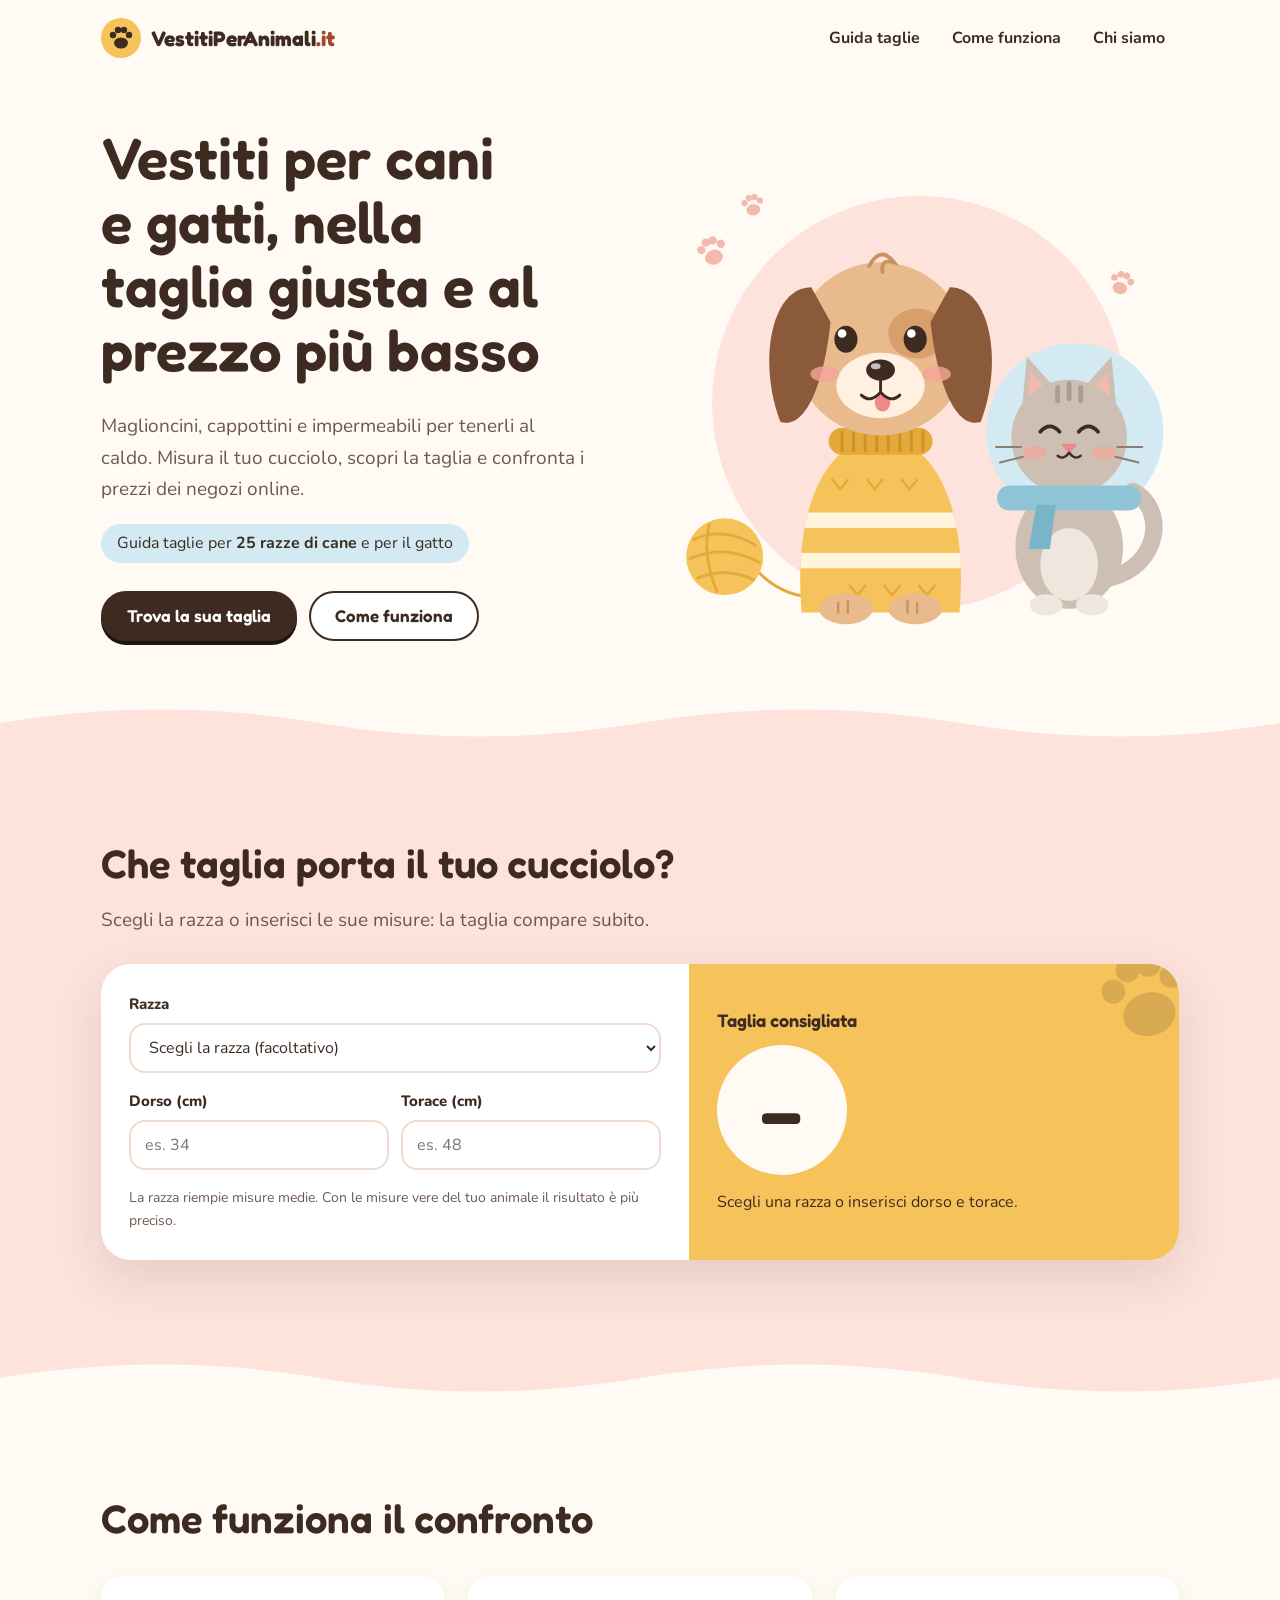
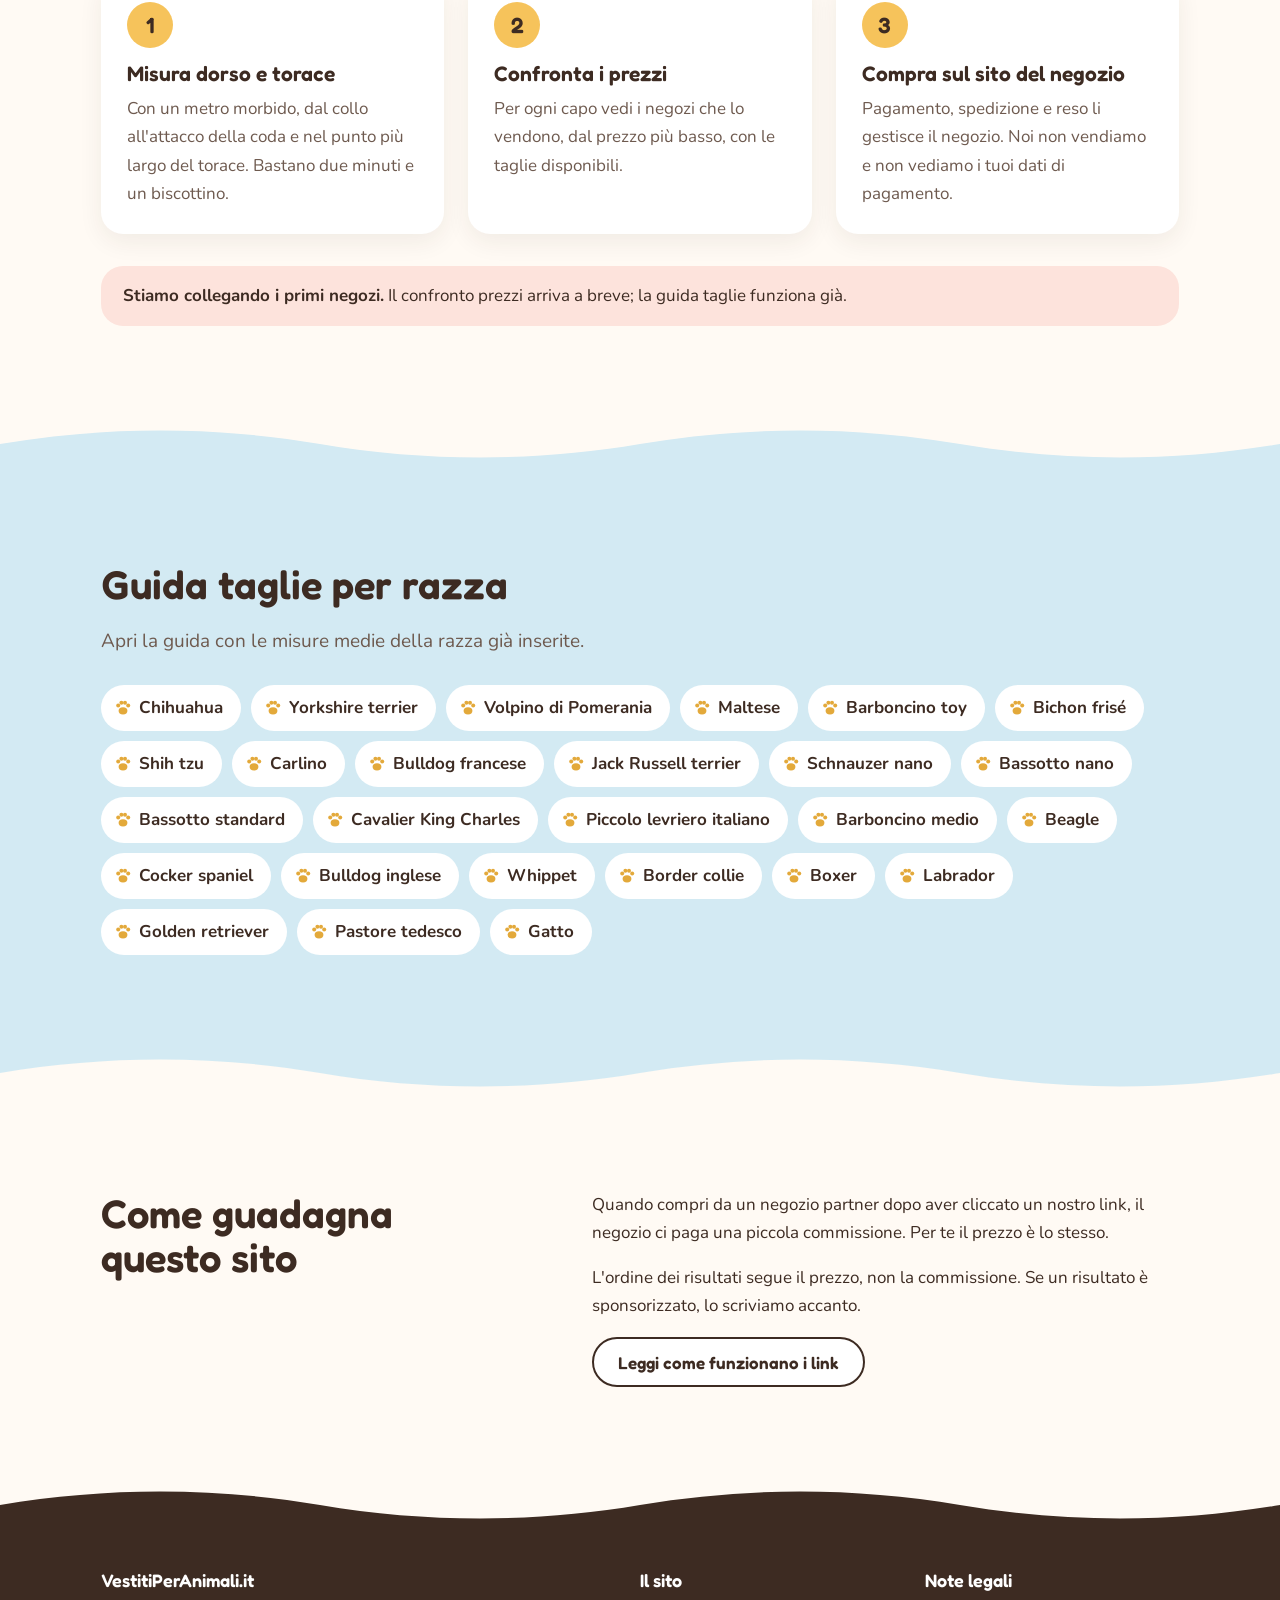
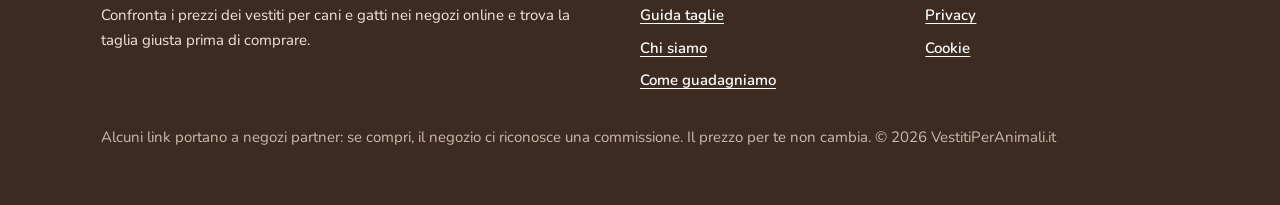
==== index.html @ 066f18ca "Prima versione di vestitiperanimali.it Co-Authored-By: Claude Opus 5.5 <noreply@anthropic.com> Claud" ====
<!DOCTYPE html><html lang="it"> <head><meta charset="utf-8"><meta name="viewport" content="width=device-width, initial-scale=1"><title>Vestiti per cani e gatti: taglia giusta e prezzi a confronto | VestitiPerAnimali.it</title><meta name="description" content="Trova la taglia giusta per il tuo cane o gatto e confronta i prezzi di cappottini, maglioni, impermeabili e pettorine nei negozi online."><link rel="canonical" href="https://vestitiperanimali.it/"><link rel="icon" href="/favicon.svg" type="image/svg+xml"><meta property="og:type" content="website"><meta property="og:locale" content="it_IT"><meta property="og:site_name" content="VestitiPerAnimali.it"><meta property="og:title" content="Vestiti per cani e gatti: taglia giusta e prezzi a confronto | VestitiPerAnimali.it"><meta property="og:description" content="Trova la taglia giusta per il tuo cane o gatto e confronta i prezzi di cappottini, maglioni, impermeabili e pettorine nei negozi online."><meta property="og:url" content="https://vestitiperanimali.it/"><meta name="theme-color" content="#fffaf4"><link rel="stylesheet" href="/assets/chi-siamo.MqZm3qZb.css">
<style>.calc[data-astro-cid-avsiopcl]{display:grid;grid-template-columns:minmax(0,1.2fr) minmax(0,1fr);background:var(--card);border-radius:30px;overflow:hidden;box-shadow:0 18px 50px #3d2b2221}.calc-in[data-astro-cid-avsiopcl]{padding:28px;display:grid;gap:16px;align-content:start}.two[data-astro-cid-avsiopcl]{display:grid;grid-template-columns:1fr 1fr;gap:12px}.hint[data-astro-cid-avsiopcl]{margin:0}.calc-out[data-astro-cid-avsiopcl]{position:relative;background:var(--honey);padding:28px;display:flex;flex-direction:column;justify-content:center;overflow:hidden}.calc-out[data-astro-cid-avsiopcl]:after{content:"";position:absolute;right:-14px;top:-14px;width:96px;height:96px;opacity:.16;background:url("data:image/svg+xml,%3Csvg xmlns='http://www.w3.org/2000/svg' viewBox='0 0 40 40' fill='%233d2b22'%3E%3Cellipse cx='20' cy='27' rx='11' ry='9'/%3E%3Ccircle cx='8' cy='14' r='5'/%3E%3Ccircle cx='16' cy='7' r='5'/%3E%3Ccircle cx='25' cy='7' r='5'/%3E%3Ccircle cx='33' cy='14' r='5'/%3E%3C/svg%3E") no-repeat center / contain;transform:rotate(-15deg)}.out-label[data-astro-cid-avsiopcl]{font:600 18px var(--head);margin:0}.out-size[data-astro-cid-avsiopcl]{display:inline-grid;place-items:center;min-width:130px;height:130px;padding:0 20px;border-radius:999px;background:#fffaf4;font:600 clamp(56px,7vw,76px)/1 var(--head);margin:14px 0;width:fit-content}.out-why[data-astro-cid-avsiopcl]{margin:0;font-size:16px;position:relative;z-index:1}@media(max-width:860px){.calc[data-astro-cid-avsiopcl]{grid-template-columns:1fr}}
.cuccioli[data-astro-cid-e7mpway7]{width:100%;height:auto}.hero[data-astro-cid-j7pv25f6]{padding:clamp(24px,4vw,56px) 0 clamp(40px,5vw,72px)}.hero-grid[data-astro-cid-j7pv25f6]{display:grid;grid-template-columns:minmax(0,.95fr) minmax(0,1.05fr);gap:clamp(28px,4vw,64px);align-items:center}.fact[data-astro-cid-j7pv25f6]{display:inline-block;background:var(--sky);border-radius:999px;padding:6px 16px;font-size:16px;margin-bottom:28px}#taglia[data-astro-cid-j7pv25f6] .calc{margin-top:28px}.steps[data-astro-cid-j7pv25f6]{list-style:none;padding:0;margin:36px 0 32px;display:grid;grid-template-columns:repeat(3,minmax(0,1fr));gap:24px;counter-reset:s}.steps[data-astro-cid-j7pv25f6] li[data-astro-cid-j7pv25f6]{counter-increment:s;background:var(--card);border-radius:var(--r);padding:26px;box-shadow:0 8px 24px #3d2b2212}.steps[data-astro-cid-j7pv25f6] li[data-astro-cid-j7pv25f6]:before{content:counter(s);display:grid;place-items:center;width:46px;height:46px;border-radius:50%;background:var(--honey);font:600 22px var(--head);margin-bottom:14px}.steps[data-astro-cid-j7pv25f6] p[data-astro-cid-j7pv25f6]{color:var(--muted);margin:0}.status[data-astro-cid-j7pv25f6]{background:var(--blush);border-radius:var(--r);padding:16px 22px;max-width:none;margin:0}.breeds[data-astro-cid-j7pv25f6]{list-style:none;padding:0;margin:28px 0 0;display:flex;flex-wrap:wrap;gap:10px}.breeds[data-astro-cid-j7pv25f6] a[data-astro-cid-j7pv25f6]{display:inline-flex;align-items:center;gap:8px;min-height:46px;padding:0 18px 0 14px;background:var(--card);border-radius:999px;color:var(--ink);text-decoration:none;font-weight:700;transition:transform .15s ease,background .15s ease}.breeds[data-astro-cid-j7pv25f6] a[data-astro-cid-j7pv25f6]:before{content:"";width:16px;height:16px;background:url("data:image/svg+xml,%3Csvg xmlns='http://www.w3.org/2000/svg' viewBox='0 0 40 40' fill='%23e3a93a'%3E%3Cellipse cx='20' cy='27' rx='11' ry='9'/%3E%3Ccircle cx='8' cy='14' r='5'/%3E%3Ccircle cx='16' cy='7' r='5'/%3E%3Ccircle cx='25' cy='7' r='5'/%3E%3Ccircle cx='33' cy='14' r='5'/%3E%3C/svg%3E") no-repeat center / contain}.breeds[data-astro-cid-j7pv25f6] a[data-astro-cid-j7pv25f6]:hover{transform:translateY(-2px);background:var(--honey)}.money[data-astro-cid-j7pv25f6]{display:grid;grid-template-columns:minmax(0,1fr) minmax(0,1.3fr);gap:40px;align-items:start}@media(max-width:960px){.hero-grid[data-astro-cid-j7pv25f6],.money[data-astro-cid-j7pv25f6]{grid-template-columns:1fr}.steps[data-astro-cid-j7pv25f6]{grid-template-columns:1fr;gap:16px}}@media(max-width:600px){.breeds[data-astro-cid-j7pv25f6] a[data-astro-cid-j7pv25f6]{font-size:15px;min-height:44px}}
</style></head> <body> <a class="skip" href="#main">Vai al contenuto</a> <header class="site-head"> <div class="wrap"> <a class="logo" href="/" aria-label="VestitiPerAnimali.it, home"> <svg width="40" height="40" viewBox="0 0 40 40" aria-hidden="true"> <circle cx="20" cy="20" r="20" fill="#f6c35b"></circle> <g fill="#3d2b22"><ellipse cx="20" cy="25" rx="7" ry="5.5"></ellipse><circle cx="12" cy="17" r="3.2"></circle><circle cx="17" cy="12" r="3.2"></circle><circle cx="23" cy="12" r="3.2"></circle><circle cx="28" cy="17" r="3.2"></circle></g> </svg> <b>VestitiPerAnimali<span>.it</span></b> </a> <nav class="nav" aria-label="Principale"> <a href="/guida-taglie">Guida taglie</a><a href="/#come-funziona">Come funziona</a><a href="/chi-siamo">Chi siamo</a> </nav> </div> </header> <main id="main"> <section class="hero" data-astro-cid-j7pv25f6> <div class="wrap hero-grid" data-astro-cid-j7pv25f6> <div data-astro-cid-j7pv25f6> <h1 data-astro-cid-j7pv25f6>Vestiti per cani e gatti, nella taglia giusta e al prezzo più basso</h1> <p class="lead" data-astro-cid-j7pv25f6>Maglioncini, cappottini e impermeabili per tenerli al caldo. Misura il tuo cucciolo, scopri la taglia e confronta i prezzi dei negozi online.</p> <p class="fact" data-astro-cid-j7pv25f6>Guida taglie per <strong data-astro-cid-j7pv25f6>25 razze di cane</strong> e per il gatto</p> <div class="actions" data-astro-cid-j7pv25f6> <a class="btn primary" href="#taglia" data-astro-cid-j7pv25f6>Trova la sua taglia</a> <a class="btn ghost" href="#come-funziona" data-astro-cid-j7pv25f6>Come funziona</a> </div> </div> <svg class="cuccioli" viewBox="0 0 560 500" role="img" aria-labelledby="cuc-t" data-astro-cid-e7mpway7> <title id="cuc-t">Un cucciolo con un maglione giallo a righe e un gattino con una sciarpa azzurra</title> <defs data-astro-cid-e7mpway7> <clipPath id="maglia" data-astro-cid-e7mpway7><path d="M168 488 C158 372, 198 306, 250 306 C302 306, 342 372, 332 488 Z" data-astro-cid-e7mpway7></path></clipPath> <symbol id="zampa" viewBox="0 0 40 40" data-astro-cid-e7mpway7> <ellipse cx="20" cy="27" rx="11" ry="9" data-astro-cid-e7mpway7></ellipse> <circle cx="8" cy="14" r="5" data-astro-cid-e7mpway7></circle><circle cx="16" cy="7" r="5" data-astro-cid-e7mpway7></circle><circle cx="25" cy="7" r="5" data-astro-cid-e7mpway7></circle><circle cx="33" cy="14" r="5" data-astro-cid-e7mpway7></circle> </symbol> </defs> <circle cx="290" cy="270" r="215" fill="#fde3dc" data-astro-cid-e7mpway7></circle> <circle cx="452" cy="300" r="92" fill="#d3eaf3" data-astro-cid-e7mpway7></circle> <g fill="#f4b9ad" data-astro-cid-e7mpway7> <use href="#zampa" x="58" y="96" width="34" height="34" transform="rotate(-18 75 113)" data-astro-cid-e7mpway7></use> <use href="#zampa" x="104" y="52" width="26" height="26" transform="rotate(-10 117 65)" data-astro-cid-e7mpway7></use> <use href="#zampa" x="486" y="132" width="28" height="28" transform="rotate(16 500 146)" data-astro-cid-e7mpway7></use> </g> <!-- gattino --> <g data-astro-cid-e7mpway7> <path d="M488 452 C 540 440, 548 380, 512 362" fill="none" stroke="#cdbfb3" stroke-width="18" stroke-linecap="round" data-astro-cid-e7mpway7></path> <ellipse cx="446" cy="420" rx="56" ry="64" fill="#cdbfb3" data-astro-cid-e7mpway7></ellipse> <ellipse cx="446" cy="438" rx="30" ry="38" fill="#efe6de" data-astro-cid-e7mpway7></ellipse> <ellipse cx="422" cy="480" rx="17" ry="11" fill="#efe6de" data-astro-cid-e7mpway7></ellipse> <ellipse cx="470" cy="480" rx="17" ry="11" fill="#efe6de" data-astro-cid-e7mpway7></ellipse> <path d="M396 286 L 402 222 L 436 260 Z" fill="#cdbfb3" data-astro-cid-e7mpway7></path> <path d="M496 286 L 490 222 L 456 260 Z" fill="#cdbfb3" data-astro-cid-e7mpway7></path> <path d="M403 270 L 406 238 L 424 258 Z" fill="#f4b9ad" data-astro-cid-e7mpway7></path> <path d="M489 270 L 486 238 L 468 258 Z" fill="#f4b9ad" data-astro-cid-e7mpway7></path> <circle cx="446" cy="306" r="60" fill="#cdbfb3" data-astro-cid-e7mpway7></circle> <path d="M434 254 v14 M446 250 v16 M458 254 v14" stroke="#ad9d90" stroke-width="5" stroke-linecap="round" data-astro-cid-e7mpway7></path> <path d="M384 356 h124 a 13 13 0 0 1 0 26 h-124 a 13 13 0 0 1 0 -26 Z" fill="#8fc3d6" data-astro-cid-e7mpway7></path> <path d="M412 376 l -8 46 h 22 l 6 -46 Z" fill="#7ab4ca" data-astro-cid-e7mpway7></path> <path d="M416 300 q 10 -11 20 0 M456 300 q 10 -11 20 0" fill="none" stroke="#3d2b22" stroke-width="4" stroke-linecap="round" data-astro-cid-e7mpway7></path> <ellipse cx="410" cy="322" rx="12" ry="7" fill="#f4a59a" opacity=".75" data-astro-cid-e7mpway7></ellipse> <ellipse cx="482" cy="322" rx="12" ry="7" fill="#f4a59a" opacity=".75" data-astro-cid-e7mpway7></ellipse> <path d="M440 314 h12 l -6 7 Z" fill="#e98b8b" stroke="#e98b8b" stroke-width="3" stroke-linejoin="round" data-astro-cid-e7mpway7></path> <path d="M446 322 q -6 8 -12 3 M446 322 q 6 8 12 3" fill="none" stroke="#3d2b22" stroke-width="2.5" stroke-linecap="round" data-astro-cid-e7mpway7></path> <path d="M396 316 h-26 M398 326 l-24 6 M496 316 h26 M494 326 l24 6" stroke="#8d7d71" stroke-width="2" stroke-linecap="round" data-astro-cid-e7mpway7></path> </g> <!-- gomitolo --> <path d="M118 440 C 150 480, 190 470, 214 478" fill="none" stroke="#e3a93a" stroke-width="3" stroke-linecap="round" data-astro-cid-e7mpway7></path> <circle cx="88" cy="430" r="40" fill="#f6c35b" data-astro-cid-e7mpway7></circle> <path d="M56 412 q 32 -14 64 6 M52 432 q 36 -16 72 4 M60 452 q 30 -12 58 2 M72 396 q -8 32 8 70" fill="none" stroke="#e3a93a" stroke-width="3" stroke-linecap="round" data-astro-cid-e7mpway7></path> <!-- cucciolo --> <g data-astro-cid-e7mpway7> <path d="M168 488 C158 372, 198 306, 250 306 C302 306, 342 372, 332 488 Z" fill="#f6c35b" data-astro-cid-e7mpway7></path> <g clip-path="url(#maglia)" fill="#fff4dc" data-astro-cid-e7mpway7> <rect x="150" y="384" width="200" height="16" data-astro-cid-e7mpway7></rect> <rect x="150" y="426" width="200" height="16" data-astro-cid-e7mpway7></rect> </g> <g clip-path="url(#maglia)" fill="none" stroke="#e3a93a" stroke-width="2.5" stroke-linecap="round" data-astro-cid-e7mpway7> <path d="M200 350 l8 10 l8 -10 M236 350 l8 10 l8 -10 M272 350 l8 10 l8 -10 M218 460 l8 10 l8 -10 M254 460 l8 10 l8 -10 M290 460 l8 10 l8 -10" data-astro-cid-e7mpway7></path> </g> <rect x="196" y="296" width="108" height="28" rx="14" fill="#e3a93a" data-astro-cid-e7mpway7></rect> <path d="M210 300 v20 M222 300 v20 M234 300 v20 M246 300 v20 M258 300 v20 M270 300 v20 M282 300 v20 M294 300 v20" stroke="#cf9228" stroke-width="3" stroke-linecap="round" data-astro-cid-e7mpway7></path> <ellipse cx="214" cy="484" rx="28" ry="16" fill="#e9bb8c" data-astro-cid-e7mpway7></ellipse> <ellipse cx="286" cy="484" rx="28" ry="16" fill="#e9bb8c" data-astro-cid-e7mpway7></ellipse> <path d="M206 478 v10 M216 476 v12 M278 476 v12 M288 478 v10" stroke="#c99263" stroke-width="2.5" stroke-linecap="round" data-astro-cid-e7mpway7></path> <circle cx="250" cy="214" r="90" fill="#e9bb8c" data-astro-cid-e7mpway7></circle> <ellipse cx="288" cy="198" rx="30" ry="26" fill="#d89e6c" data-astro-cid-e7mpway7></ellipse> <path d="M178 150 C 136 150, 122 228, 146 290 C 174 298, 192 244, 198 186 Z" fill="#8a5a3b" data-astro-cid-e7mpway7></path> <path d="M322 150 C 364 150, 378 228, 354 290 C 326 298, 308 244, 302 186 Z" fill="#8a5a3b" data-astro-cid-e7mpway7></path> <path d="M238 128 q 12 -22 26 -4 q -14 -4 -12 10" fill="none" stroke="#c99263" stroke-width="4" stroke-linecap="round" data-astro-cid-e7mpway7></path> <ellipse cx="250" cy="252" rx="46" ry="34" fill="#fff0e0" data-astro-cid-e7mpway7></ellipse> <ellipse cx="214" cy="204" rx="12" ry="14" fill="#3d2b22" data-astro-cid-e7mpway7></ellipse> <ellipse cx="286" cy="204" rx="12" ry="14" fill="#3d2b22" data-astro-cid-e7mpway7></ellipse> <circle cx="210" cy="198" r="4.5" fill="#fff" data-astro-cid-e7mpway7></circle> <circle cx="282" cy="198" r="4.5" fill="#fff" data-astro-cid-e7mpway7></circle> <ellipse cx="192" cy="240" rx="15" ry="8" fill="#f4a59a" opacity=".8" data-astro-cid-e7mpway7></ellipse> <ellipse cx="308" cy="240" rx="15" ry="8" fill="#f4a59a" opacity=".8" data-astro-cid-e7mpway7></ellipse> <ellipse cx="250" cy="236" rx="15" ry="11" fill="#3d2b22" data-astro-cid-e7mpway7></ellipse> <ellipse cx="245" cy="232" rx="5" ry="3" fill="#fff" opacity=".7" data-astro-cid-e7mpway7></ellipse> <ellipse cx="252" cy="270" rx="8" ry="9" fill="#ee8a87" data-astro-cid-e7mpway7></ellipse> <path d="M250 247 v12 M250 259 q -11 12 -20 3 M250 259 q 11 12 20 3" fill="none" stroke="#3d2b22" stroke-width="3" stroke-linecap="round" data-astro-cid-e7mpway7></path> </g> </svg>  </div> </section> <svg class="wave" viewBox="0 0 1440 36" preserveAspectRatio="none" aria-hidden="true" style="background:var(--bg)"> <path d="M0 18 C 120 0, 240 0, 360 18 S 600 36, 720 18 S 960 0, 1080 18 S 1320 36, 1440 18 V36 H0 Z" fill="var(--blush)"></path> </svg> <section class="band blush" id="taglia" data-astro-cid-j7pv25f6> <div class="wrap" data-astro-cid-j7pv25f6> <h2 data-astro-cid-j7pv25f6>Che taglia porta il tuo cucciolo?</h2> <p class="lead" data-astro-cid-j7pv25f6>Scegli la razza o inserisci le sue misure: la taglia compare subito.</p> <div class="calc" id="calc-home" data-calc="{&#34;T&#34;:[{&#34;t&#34;:&#34;XXS&#34;,&#34;dorso&#34;:22,&#34;torace&#34;:32},{&#34;t&#34;:&#34;XS&#34;,&#34;dorso&#34;:27,&#34;torace&#34;:38},{&#34;t&#34;:&#34;S&#34;,&#34;dorso&#34;:32,&#34;torace&#34;:44},{&#34;t&#34;:&#34;M&#34;,&#34;dorso&#34;:37,&#34;torace&#34;:52},{&#34;t&#34;:&#34;L&#34;,&#34;dorso&#34;:43,&#34;torace&#34;:60},{&#34;t&#34;:&#34;XL&#34;,&#34;dorso&#34;:50,&#34;torace&#34;:70},{&#34;t&#34;:&#34;XXL&#34;,&#34;dorso&#34;:58,&#34;torace&#34;:80},{&#34;t&#34;:&#34;3XL&#34;,&#34;dorso&#34;:68,&#34;torace&#34;:90},{&#34;t&#34;:&#34;4XL&#34;,&#34;dorso&#34;:999,&#34;torace&#34;:999}],&#34;R&#34;:[{&#34;s&#34;:&#34;chihuahua&#34;,&#34;n&#34;:&#34;Chihuahua&#34;,&#34;a&#34;:&#34;cane&#34;,&#34;d&#34;:[20,25],&#34;c&#34;:[30,38]},{&#34;s&#34;:&#34;yorkshire-terrier&#34;,&#34;n&#34;:&#34;Yorkshire terrier&#34;,&#34;a&#34;:&#34;cane&#34;,&#34;d&#34;:[22,28],&#34;c&#34;:[32,40]},{&#34;s&#34;:&#34;volpino-di-pomerania&#34;,&#34;n&#34;:&#34;Volpino di Pomerania&#34;,&#34;a&#34;:&#34;cane&#34;,&#34;d&#34;:[22,28],&#34;c&#34;:[32,40]},{&#34;s&#34;:&#34;maltese&#34;,&#34;n&#34;:&#34;Maltese&#34;,&#34;a&#34;:&#34;cane&#34;,&#34;d&#34;:[25,30],&#34;c&#34;:[34,42]},{&#34;s&#34;:&#34;barboncino-toy&#34;,&#34;n&#34;:&#34;Barboncino toy&#34;,&#34;a&#34;:&#34;cane&#34;,&#34;d&#34;:[25,30],&#34;c&#34;:[35,42]},{&#34;s&#34;:&#34;bichon-frise&#34;,&#34;n&#34;:&#34;Bichon frisé&#34;,&#34;a&#34;:&#34;cane&#34;,&#34;d&#34;:[28,33],&#34;c&#34;:[40,48]},{&#34;s&#34;:&#34;shih-tzu&#34;,&#34;n&#34;:&#34;Shih tzu&#34;,&#34;a&#34;:&#34;cane&#34;,&#34;d&#34;:[30,35],&#34;c&#34;:[40,50]},{&#34;s&#34;:&#34;carlino&#34;,&#34;n&#34;:&#34;Carlino&#34;,&#34;a&#34;:&#34;cane&#34;,&#34;d&#34;:[28,33],&#34;c&#34;:[48,58],&#34;nota&#34;:&#34;Torace largo rispetto al dorso: scegli in base al torace.&#34;},{&#34;s&#34;:&#34;bulldog-francese&#34;,&#34;n&#34;:&#34;Bulldog francese&#34;,&#34;a&#34;:&#34;cane&#34;,&#34;d&#34;:[30,36],&#34;c&#34;:[52,64],&#34;nota&#34;:&#34;Torace molto largo: cerca modelli con taglio per bulldog.&#34;},{&#34;s&#34;:&#34;jack-russell-terrier&#34;,&#34;n&#34;:&#34;Jack Russell terrier&#34;,&#34;a&#34;:&#34;cane&#34;,&#34;d&#34;:[30,35],&#34;c&#34;:[40,48]},{&#34;s&#34;:&#34;schnauzer-nano&#34;,&#34;n&#34;:&#34;Schnauzer nano&#34;,&#34;a&#34;:&#34;cane&#34;,&#34;d&#34;:[30,36],&#34;c&#34;:[42,50]},{&#34;s&#34;:&#34;bassotto-nano&#34;,&#34;n&#34;:&#34;Bassotto nano&#34;,&#34;a&#34;:&#34;cane&#34;,&#34;d&#34;:[32,38],&#34;c&#34;:[36,44],&#34;nota&#34;:&#34;Schiena lunga e torace stretto: cerca modelli per bassotti.&#34;},{&#34;s&#34;:&#34;bassotto&#34;,&#34;n&#34;:&#34;Bassotto standard&#34;,&#34;a&#34;:&#34;cane&#34;,&#34;d&#34;:[38,45],&#34;c&#34;:[42,52],&#34;nota&#34;:&#34;Schiena lunga e torace stretto: cerca modelli per bassotti.&#34;},{&#34;s&#34;:&#34;cavalier-king&#34;,&#34;n&#34;:&#34;Cavalier King Charles&#34;,&#34;a&#34;:&#34;cane&#34;,&#34;d&#34;:[32,38],&#34;c&#34;:[46,54]},{&#34;s&#34;:&#34;piccolo-levriero-italiano&#34;,&#34;n&#34;:&#34;Piccolo levriero italiano&#34;,&#34;a&#34;:&#34;cane&#34;,&#34;d&#34;:[32,38],&#34;c&#34;:[38,46],&#34;nota&#34;:&#34;Torace profondo e vita stretta: cerca modelli per levrieri.&#34;},{&#34;s&#34;:&#34;barboncino-medio&#34;,&#34;n&#34;:&#34;Barboncino medio&#34;,&#34;a&#34;:&#34;cane&#34;,&#34;d&#34;:[35,40],&#34;c&#34;:[45,55]},{&#34;s&#34;:&#34;beagle&#34;,&#34;n&#34;:&#34;Beagle&#34;,&#34;a&#34;:&#34;cane&#34;,&#34;d&#34;:[38,44],&#34;c&#34;:[52,62]},{&#34;s&#34;:&#34;cocker-spaniel&#34;,&#34;n&#34;:&#34;Cocker spaniel&#34;,&#34;a&#34;:&#34;cane&#34;,&#34;d&#34;:[38,44],&#34;c&#34;:[52,62]},{&#34;s&#34;:&#34;bulldog-inglese&#34;,&#34;n&#34;:&#34;Bulldog inglese&#34;,&#34;a&#34;:&#34;cane&#34;,&#34;d&#34;:[40,46],&#34;c&#34;:[65,80],&#34;nota&#34;:&#34;Torace molto largo: cerca modelli con taglio per bulldog.&#34;},{&#34;s&#34;:&#34;whippet&#34;,&#34;n&#34;:&#34;Whippet&#34;,&#34;a&#34;:&#34;cane&#34;,&#34;d&#34;:[45,52],&#34;c&#34;:[55,65],&#34;nota&#34;:&#34;Torace profondo e vita stretta: cerca modelli per levrieri.&#34;},{&#34;s&#34;:&#34;border-collie&#34;,&#34;n&#34;:&#34;Border collie&#34;,&#34;a&#34;:&#34;cane&#34;,&#34;d&#34;:[48,55],&#34;c&#34;:[62,72]},{&#34;s&#34;:&#34;boxer&#34;,&#34;n&#34;:&#34;Boxer&#34;,&#34;a&#34;:&#34;cane&#34;,&#34;d&#34;:[55,62],&#34;c&#34;:[72,85]},{&#34;s&#34;:&#34;labrador&#34;,&#34;n&#34;:&#34;Labrador&#34;,&#34;a&#34;:&#34;cane&#34;,&#34;d&#34;:[55,65],&#34;c&#34;:[75,90]},{&#34;s&#34;:&#34;golden-retriever&#34;,&#34;n&#34;:&#34;Golden retriever&#34;,&#34;a&#34;:&#34;cane&#34;,&#34;d&#34;:[55,65],&#34;c&#34;:[75,90]},{&#34;s&#34;:&#34;pastore-tedesco&#34;,&#34;n&#34;:&#34;Pastore tedesco&#34;,&#34;a&#34;:&#34;cane&#34;,&#34;d&#34;:[60,70],&#34;c&#34;:[78,92]},{&#34;s&#34;:&#34;gatto&#34;,&#34;n&#34;:&#34;Gatto&#34;,&#34;a&#34;:&#34;gatto&#34;,&#34;d&#34;:[30,38],&#34;c&#34;:[30,40],&#34;nota&#34;:&#34;Molti gatti non sopportano i vestiti: parti da una pettorina o un maglione leggero.&#34;}]}" data-astro-cid-avsiopcl> <form class="calc-in" novalidate data-astro-cid-avsiopcl> <div data-astro-cid-avsiopcl> <label for="calc-home-razza" data-astro-cid-avsiopcl>Razza</label> <select id="calc-home-razza" name="razza" data-astro-cid-avsiopcl> <option value="" data-astro-cid-avsiopcl>Scegli la razza (facoltativo)</option> <option value="chihuahua" data-astro-cid-avsiopcl>Chihuahua</option><option value="yorkshire-terrier" data-astro-cid-avsiopcl>Yorkshire terrier</option><option value="volpino-di-pomerania" data-astro-cid-avsiopcl>Volpino di Pomerania</option><option value="maltese" data-astro-cid-avsiopcl>Maltese</option><option value="barboncino-toy" data-astro-cid-avsiopcl>Barboncino toy</option><option value="bichon-frise" data-astro-cid-avsiopcl>Bichon frisé</option><option value="shih-tzu" data-astro-cid-avsiopcl>Shih tzu</option><option value="carlino" data-astro-cid-avsiopcl>Carlino</option><option value="bulldog-francese" data-astro-cid-avsiopcl>Bulldog francese</option><option value="jack-russell-terrier" data-astro-cid-avsiopcl>Jack Russell terrier</option><option value="schnauzer-nano" data-astro-cid-avsiopcl>Schnauzer nano</option><option value="bassotto-nano" data-astro-cid-avsiopcl>Bassotto nano</option><option value="bassotto" data-astro-cid-avsiopcl>Bassotto standard</option><option value="cavalier-king" data-astro-cid-avsiopcl>Cavalier King Charles</option><option value="piccolo-levriero-italiano" data-astro-cid-avsiopcl>Piccolo levriero italiano</option><option value="barboncino-medio" data-astro-cid-avsiopcl>Barboncino medio</option><option value="beagle" data-astro-cid-avsiopcl>Beagle</option><option value="cocker-spaniel" data-astro-cid-avsiopcl>Cocker spaniel</option><option value="bulldog-inglese" data-astro-cid-avsiopcl>Bulldog inglese</option><option value="whippet" data-astro-cid-avsiopcl>Whippet</option><option value="border-collie" data-astro-cid-avsiopcl>Border collie</option><option value="boxer" data-astro-cid-avsiopcl>Boxer</option><option value="labrador" data-astro-cid-avsiopcl>Labrador</option><option value="golden-retriever" data-astro-cid-avsiopcl>Golden retriever</option><option value="pastore-tedesco" data-astro-cid-avsiopcl>Pastore tedesco</option><option value="gatto" data-astro-cid-avsiopcl>Gatto</option> </select> </div> <div class="two" data-astro-cid-avsiopcl> <div data-astro-cid-avsiopcl> <label for="calc-home-dorso" data-astro-cid-avsiopcl>Dorso (cm)</label> <input id="calc-home-dorso" name="dorso" type="number" inputmode="decimal" min="10" max="110" step="0.5" placeholder="es. 34" data-astro-cid-avsiopcl> </div> <div data-astro-cid-avsiopcl> <label for="calc-home-torace" data-astro-cid-avsiopcl>Torace (cm)</label> <input id="calc-home-torace" name="torace" type="number" inputmode="decimal" min="15" max="130" step="0.5" placeholder="es. 48" data-astro-cid-avsiopcl> </div> </div> <p class="small hint" data-astro-cid-avsiopcl>La razza riempie misure medie. Con le misure vere del tuo animale il risultato è più preciso.</p> </form> <div class="calc-out" aria-live="polite" data-astro-cid-avsiopcl> <p class="out-label" data-astro-cid-avsiopcl>Taglia consigliata</p> <p class="out-size" data-astro-cid-avsiopcl>–</p> <p class="out-why" data-astro-cid-avsiopcl>Scegli una razza o inserisci dorso e torace.</p> </div> </div>  <script type="module">for(const n of document.querySelectorAll("[data-calc]")){const{T:d,R:u}=JSON.parse(n.dataset.calc||"{}"),i=n.querySelector("form"),o=i.elements.namedItem("razza"),m=i.elements.namedItem("dorso"),p=i.elements.namedItem("torace"),v=n.querySelector(".out-size"),f=n.querySelector(".out-why"),S=(e,t)=>d.findIndex(c=>e<=c[t]),b=e=>Math.round((e[0]+e[1])/2),g=()=>{const e=parseFloat(m.value),t=parseFloat(p.value),c=u.find(z=>z.s===o.value),s=e>=10&&e<=110,a=t>=15&&t<=130;if(!s&&!a){v.textContent="–",f.textContent="Scegli una razza o inserisci dorso e torace.";return}const r=s?S(e,"dorso"):-1,h=a?S(t,"torace"):-1,x=a?h:r;v.textContent=d[x].t;let l=a?`Scelta in base al torace (${t} cm), la misura che conta di più per la vestibilità.`:`Scelta in base al dorso (${e} cm). Aggiungi il torace per un risultato più preciso.`;s&&a&&Math.abs(r-h)>=2?l+=` Il dorso indica la ${d[r].t}: corporatura particolare, cerca modelli regolabili o con taglio dedicato.`:s&&a&&r>h&&(l+=" Il dorso è un po’ lungo per questa taglia: se sei tra due taglie, prendi la più grande."),c?.nota&&(l+=" "+c.nota),f.textContent=l+" Le taglie cambiano da marca a marca: controlla sempre la tabella del negozio."};o.addEventListener("change",()=>{const e=u.find(t=>t.s===o.value);e&&(m.value=String(b(e.d)),p.value=String(b(e.c))),g()}),m.addEventListener("input",g),p.addEventListener("input",g),i.addEventListener("submit",e=>e.preventDefault());const I=()=>{const e=decodeURIComponent(location.hash.slice(1));u.some(t=>t.s===e)&&(o.value=e,o.dispatchEvent(new Event("change")))};n.id==="calc-guida"&&(I(),addEventListener("hashchange",I))}</script> </div> </section> <svg class="wave" viewBox="0 0 1440 36" preserveAspectRatio="none" aria-hidden="true" style="background:var(--blush)"> <path d="M0 18 C 120 0, 240 0, 360 18 S 600 36, 720 18 S 960 0, 1080 18 S 1320 36, 1440 18 V36 H0 Z" fill="var(--bg)"></path> </svg> <section class="band" id="come-funziona" data-astro-cid-j7pv25f6> <div class="wrap" data-astro-cid-j7pv25f6> <h2 data-astro-cid-j7pv25f6>Come funziona il confronto</h2> <ol class="steps" data-astro-cid-j7pv25f6> <li data-astro-cid-j7pv25f6> <h3 data-astro-cid-j7pv25f6>Misura dorso e torace</h3> <p data-astro-cid-j7pv25f6>Con un metro morbido, dal collo all'attacco della coda e nel punto più largo del torace. Bastano due minuti e un biscottino.</p> </li> <li data-astro-cid-j7pv25f6> <h3 data-astro-cid-j7pv25f6>Confronta i prezzi</h3> <p data-astro-cid-j7pv25f6>Per ogni capo vedi i negozi che lo vendono, dal prezzo più basso, con le taglie disponibili.</p> </li> <li data-astro-cid-j7pv25f6> <h3 data-astro-cid-j7pv25f6>Compra sul sito del negozio</h3> <p data-astro-cid-j7pv25f6>Pagamento, spedizione e reso li gestisce il negozio. Noi non vendiamo e non vediamo i tuoi dati di pagamento.</p> </li> </ol> <p class="status" data-astro-cid-j7pv25f6><strong data-astro-cid-j7pv25f6>Stiamo collegando i primi negozi.</strong> Il confronto prezzi arriva a breve; la guida taglie funziona già.</p> </div> </section> <svg class="wave" viewBox="0 0 1440 36" preserveAspectRatio="none" aria-hidden="true" style="background:var(--bg)"> <path d="M0 18 C 120 0, 240 0, 360 18 S 600 36, 720 18 S 960 0, 1080 18 S 1320 36, 1440 18 V36 H0 Z" fill="var(--sky)"></path> </svg> <section class="band sky" id="razze" data-astro-cid-j7pv25f6> <div class="wrap" data-astro-cid-j7pv25f6> <h2 data-astro-cid-j7pv25f6>Guida taglie per razza</h2> <p class="lead" data-astro-cid-j7pv25f6>Apri la guida con le misure medie della razza già inserite.</p> <ul class="breeds" data-astro-cid-j7pv25f6> <li data-astro-cid-j7pv25f6><a href="/guida-taglie#chihuahua" data-astro-cid-j7pv25f6>Chihuahua</a></li><li data-astro-cid-j7pv25f6><a href="/guida-taglie#yorkshire-terrier" data-astro-cid-j7pv25f6>Yorkshire terrier</a></li><li data-astro-cid-j7pv25f6><a href="/guida-taglie#volpino-di-pomerania" data-astro-cid-j7pv25f6>Volpino di Pomerania</a></li><li data-astro-cid-j7pv25f6><a href="/guida-taglie#maltese" data-astro-cid-j7pv25f6>Maltese</a></li><li data-astro-cid-j7pv25f6><a href="/guida-taglie#barboncino-toy" data-astro-cid-j7pv25f6>Barboncino toy</a></li><li data-astro-cid-j7pv25f6><a href="/guida-taglie#bichon-frise" data-astro-cid-j7pv25f6>Bichon frisé</a></li><li data-astro-cid-j7pv25f6><a href="/guida-taglie#shih-tzu" data-astro-cid-j7pv25f6>Shih tzu</a></li><li data-astro-cid-j7pv25f6><a href="/guida-taglie#carlino" data-astro-cid-j7pv25f6>Carlino</a></li><li data-astro-cid-j7pv25f6><a href="/guida-taglie#bulldog-francese" data-astro-cid-j7pv25f6>Bulldog francese</a></li><li data-astro-cid-j7pv25f6><a href="/guida-taglie#jack-russell-terrier" data-astro-cid-j7pv25f6>Jack Russell terrier</a></li><li data-astro-cid-j7pv25f6><a href="/guida-taglie#schnauzer-nano" data-astro-cid-j7pv25f6>Schnauzer nano</a></li><li data-astro-cid-j7pv25f6><a href="/guida-taglie#bassotto-nano" data-astro-cid-j7pv25f6>Bassotto nano</a></li><li data-astro-cid-j7pv25f6><a href="/guida-taglie#bassotto" data-astro-cid-j7pv25f6>Bassotto standard</a></li><li data-astro-cid-j7pv25f6><a href="/guida-taglie#cavalier-king" data-astro-cid-j7pv25f6>Cavalier King Charles</a></li><li data-astro-cid-j7pv25f6><a href="/guida-taglie#piccolo-levriero-italiano" data-astro-cid-j7pv25f6>Piccolo levriero italiano</a></li><li data-astro-cid-j7pv25f6><a href="/guida-taglie#barboncino-medio" data-astro-cid-j7pv25f6>Barboncino medio</a></li><li data-astro-cid-j7pv25f6><a href="/guida-taglie#beagle" data-astro-cid-j7pv25f6>Beagle</a></li><li data-astro-cid-j7pv25f6><a href="/guida-taglie#cocker-spaniel" data-astro-cid-j7pv25f6>Cocker spaniel</a></li><li data-astro-cid-j7pv25f6><a href="/guida-taglie#bulldog-inglese" data-astro-cid-j7pv25f6>Bulldog inglese</a></li><li data-astro-cid-j7pv25f6><a href="/guida-taglie#whippet" data-astro-cid-j7pv25f6>Whippet</a></li><li data-astro-cid-j7pv25f6><a href="/guida-taglie#border-collie" data-astro-cid-j7pv25f6>Border collie</a></li><li data-astro-cid-j7pv25f6><a href="/guida-taglie#boxer" data-astro-cid-j7pv25f6>Boxer</a></li><li data-astro-cid-j7pv25f6><a href="/guida-taglie#labrador" data-astro-cid-j7pv25f6>Labrador</a></li><li data-astro-cid-j7pv25f6><a href="/guida-taglie#golden-retriever" data-astro-cid-j7pv25f6>Golden retriever</a></li><li data-astro-cid-j7pv25f6><a href="/guida-taglie#pastore-tedesco" data-astro-cid-j7pv25f6>Pastore tedesco</a></li><li data-astro-cid-j7pv25f6><a href="/guida-taglie#gatto" data-astro-cid-j7pv25f6>Gatto</a></li> </ul> </div> </section> <svg class="wave" viewBox="0 0 1440 36" preserveAspectRatio="none" aria-hidden="true" style="background:var(--sky)"> <path d="M0 18 C 120 0, 240 0, 360 18 S 600 36, 720 18 S 960 0, 1080 18 S 1320 36, 1440 18 V36 H0 Z" fill="var(--bg)"></path> </svg> <section class="band" data-astro-cid-j7pv25f6> <div class="wrap money" data-astro-cid-j7pv25f6> <h2 data-astro-cid-j7pv25f6>Come guadagna questo sito</h2> <div data-astro-cid-j7pv25f6> <p data-astro-cid-j7pv25f6>Quando compri da un negozio partner dopo aver cliccato un nostro link, il negozio ci paga una piccola commissione. Per te il prezzo è lo stesso.</p> <p data-astro-cid-j7pv25f6>L'ordine dei risultati segue il prezzo, non la commissione. Se un risultato è sponsorizzato, lo scriviamo accanto.</p> <a class="btn ghost" href="/link-affiliati" data-astro-cid-j7pv25f6>Leggi come funzionano i link</a> </div> </div> </section> </main> <svg class="wave" viewBox="0 0 1440 36" preserveAspectRatio="none" aria-hidden="true"><path d="M0 18 C 120 0, 240 0, 360 18 S 600 36, 720 18 S 960 0, 1080 18 S 1320 36, 1440 18 V36 H0 Z" fill="#3d2b22"></path></svg> <footer class="site-foot"> <div class="wrap"> <div class="foot-grid"> <div> <h2>VestitiPerAnimali.it</h2> <p>Confronta i prezzi dei vestiti per cani e gatti nei negozi online e trova la taglia giusta prima di comprare.</p> </div> <div> <h2>Il sito</h2> <ul> <li><a href="/guida-taglie">Guida taglie</a></li> <li><a href="/chi-siamo">Chi siamo</a></li> <li><a href="/link-affiliati">Come guadagniamo</a></li> </ul> </div> <div> <h2>Note legali</h2> <ul> <li><a href="/privacy">Privacy</a></li> <li><a href="/cookie">Cookie</a></li> </ul> </div> </div> <p class="note">Alcuni link portano a negozi partner: se compri, il negozio ci riconosce una commissione. Il prezzo per te non cambia. © 2026 VestitiPerAnimali.it</p> </div> </footer> </body></html>
---- assets/chi-siamo.MqZm3qZb.css ----
@font-face{font-family:Fredoka Variable;font-style:normal;font-display:swap;font-weight:300 700;src:url(/assets/fredoka-hebrew-wght-normal.DdnsCkLr.woff2) format("woff2-variations");unicode-range:U+0307-0308,U+0590-05FF,U+200C-2010,U+20AA,U+25CC,U+FB1D-FB4F}@font-face{font-family:Fredoka Variable;font-style:normal;font-display:swap;font-weight:300 700;src:url(/assets/fredoka-latin-ext-wght-normal.CYrqKuxd.woff2) format("woff2-variations");unicode-range:U+0100-02BA,U+02BD-02C5,U+02C7-02CC,U+02CE-02D7,U+02DD-02FF,U+0304,U+0308,U+0329,U+1D00-1DBF,U+1E00-1E9F,U+1EF2-1EFF,U+2020,U+20A0-20AB,U+20AD-20C0,U+2113,U+2C60-2C7F,U+A720-A7FF}@font-face{font-family:Fredoka Variable;font-style:normal;font-display:swap;font-weight:300 700;src:url(/assets/fredoka-latin-wght-normal.DM6njrJ3.woff2) format("woff2-variations");unicode-range:U+0000-00FF,U+0131,U+0152-0153,U+02BB-02BC,U+02C6,U+02DA,U+02DC,U+0304,U+0308,U+0329,U+2000-206F,U+20AC,U+2122,U+2191,U+2193,U+2212,U+2215,U+FEFF,U+FFFD}@font-face{font-family:Nunito Variable;font-style:normal;font-display:swap;font-weight:200 1000;src:url(/assets/nunito-cyrillic-ext-wght-normal.D4X5GqEv.woff2) format("woff2-variations");unicode-range:U+0460-052F,U+1C80-1C8A,U+20B4,U+2DE0-2DFF,U+A640-A69F,U+FE2E-FE2F}@font-face{font-family:Nunito Variable;font-style:normal;font-display:swap;font-weight:200 1000;src:url(/assets/nunito-cyrillic-wght-normal.CY6AOgYE.woff2) format("woff2-variations");unicode-range:U+0301,U+0400-045F,U+0490-0491,U+04B0-04B1,U+2116}@font-face{font-family:Nunito Variable;font-style:normal;font-display:swap;font-weight:200 1000;src:url(/assets/nunito-vietnamese-wght-normal.U01xdrZh.woff2) format("woff2-variations");unicode-range:U+0102-0103,U+0110-0111,U+0128-0129,U+0168-0169,U+01A0-01A1,U+01AF-01B0,U+0300-0301,U+0303-0304,U+0308-0309,U+0323,U+0329,U+1EA0-1EF9,U+20AB}@font-face{font-family:Nunito Variable;font-style:normal;font-display:swap;font-weight:200 1000;src:url(/assets/nunito-latin-ext-wght-normal.CXYtwYOx.woff2) format("woff2-variations");unicode-range:U+0100-02BA,U+02BD-02C5,U+02C7-02CC,U+02CE-02D7,U+02DD-02FF,U+0304,U+0308,U+0329,U+1D00-1DBF,U+1E00-1E9F,U+1EF2-1EFF,U+2020,U+20A0-20AB,U+20AD-20C0,U+2113,U+2C60-2C7F,U+A720-A7FF}@font-face{font-family:Nunito Variable;font-style:normal;font-display:swap;font-weight:200 1000;src:url(/assets/nunito-latin-wght-normal.BzFMHfZw.woff2) format("woff2-variations");unicode-range:U+0000-00FF,U+0131,U+0152-0153,U+02BB-02BC,U+02C6,U+02DA,U+02DC,U+0304,U+0308,U+0329,U+2000-206F,U+20AC,U+2122,U+2191,U+2193,U+2212,U+2215,U+FEFF,U+FFFD}:root{--bg: #fffaf4;--card: #ffffff;--blush: #fde3dc;--honey: #f6c35b;--honey-d: #e3a93a;--sky: #d3eaf3;--ink: #3d2b22;--muted: #6e5a4f;--line: #efdccf;--link: #a2462f;--r: 22px;--max: 1180px;--head: "Fredoka Variable", "Fredoka", ui-rounded, system-ui, sans-serif;--body: "Nunito Variable", "Nunito", ui-rounded, system-ui, sans-serif;color-scheme:light}*{box-sizing:border-box;min-width:0}html{scroll-padding-top:90px;-webkit-text-size-adjust:100%}body{margin:0;background:var(--bg);color:var(--ink);font:17px/1.65 var(--body);overflow-x:clip}img,svg{display:block;max-width:100%}a{color:var(--link);text-underline-offset:3px;font-weight:700}a:hover{text-decoration-thickness:2px}:focus-visible{outline:3px solid var(--link);outline-offset:3px;border-radius:8px}h1,h2,h3{font-family:var(--head);line-height:1.1;text-wrap:balance;margin:0 0 .5em;color:var(--ink)}h1{font-size:clamp(36px,5vw,58px);font-weight:600}h2{font-size:clamp(28px,3.3vw,40px);font-weight:600}h3{font-size:21px;font-weight:600}p{margin:0 0 1em;max-width:66ch}.wrap{max-width:var(--max);margin:0 auto;padding:0 max(4vw,20px)}.band{padding:clamp(56px,8vw,100px) 0}.band.blush{background:var(--blush)}.band.sky{background:var(--sky)}.lead{font-size:19px;color:var(--muted)}.small{font-size:14px;color:var(--muted)}.skip{position:absolute;left:12px;top:-60px;background:var(--ink);color:#fff;padding:10px 14px;border-radius:12px;z-index:20}.skip:focus{top:12px}.wave{display:block;width:100%;height:36px}.wave.down{margin-bottom:-1px}.wave.up{margin-top:-1px}.site-head{position:sticky;top:0;z-index:10;background:#fffaf4ed;backdrop-filter:blur(8px)}.site-head .wrap{display:flex;align-items:center;justify-content:space-between;gap:14px;min-height:76px;flex-wrap:wrap}.logo{display:flex;align-items:center;gap:10px;color:var(--ink);text-decoration:none;font:600 21px/1 var(--head)}.logo span{color:var(--link)}.nav{display:flex;gap:4px;flex-wrap:wrap}.nav a{color:var(--ink);text-decoration:none;padding:10px 14px;border-radius:999px;font-weight:700;font-size:16px;transition:background .15s ease}.nav a:hover{background:var(--blush)}.nav a[aria-current=page]{background:var(--honey)}.btn{display:inline-flex;align-items:center;justify-content:center;gap:8px;min-height:50px;padding:0 24px;border-radius:999px;font:600 17px/1 var(--head);text-decoration:none;border:2px solid var(--ink);cursor:pointer;transition:transform .15s ease,background .15s ease,box-shadow .15s ease}.btn:hover{transform:translateY(-2px)}.btn:active{transform:translateY(1px)}.btn.primary{background:var(--ink);color:#fff;box-shadow:0 4px #1f1510}.btn.primary:hover{background:#523a2e}.btn.ghost{background:var(--card);color:var(--ink)}.btn.ghost:hover{background:var(--blush)}.actions{display:flex;gap:12px;flex-wrap:wrap}.rib{height:22px;background:repeating-linear-gradient(90deg,var(--honey) 0 9px,var(--honey-d) 9px 12px);border-radius:999px}label{display:block;font-weight:800;font-size:15px;margin-bottom:6px}select,input{width:100%;min-height:50px;font:16px var(--body);color:var(--ink);background:#fff;border:2px solid var(--line);border-radius:16px;padding:0 14px}select:focus,input:focus{border-color:var(--honey-d);outline:3px solid rgba(246,195,91,.45);outline-offset:1px}table{width:100%;border-collapse:collapse;font-size:16px}th,td{text-align:left;padding:11px 14px;border-bottom:1.5px dashed var(--line)}th{font:600 15px var(--head);color:var(--muted)}td.num,th.num{text-align:right;white-space:nowrap;font-variant-numeric:tabular-nums}.scroll{overflow-x:auto}.table-card{background:var(--card);border-radius:var(--r);padding:12px 18px}.site-foot{background:var(--ink);color:#f3e6dc;padding:8px 0 40px;font-size:15px}.site-foot a{color:#fff;font-weight:600}.foot-grid{display:grid;grid-template-columns:2fr 1fr 1fr;gap:32px;padding-top:40px}.site-foot ul{list-style:none;padding:0;margin:0;display:grid;gap:8px}.site-foot h2{font-size:18px;margin-bottom:12px;color:#fff}.site-foot .note{color:#cdb9ac;margin-top:32px;max-width:none}.doc{max-width:760px;background:var(--card);border-radius:28px;padding:clamp(24px,5vw,56px)}.doc h2{font-size:26px;margin-top:1.5em}.doc ul{padding-left:1.2em}.doc li{margin-bottom:.4em}@media(max-width:760px){.foot-grid{grid-template-columns:1fr}.site-head .wrap{padding-block:8px;min-height:64px}.nav a{padding:10px;font-size:15px}}@media(max-width:600px){table{font-size:14px}.stack thead{display:none}.stack tr{display:grid;padding-block:10px;border-bottom:1.5px dashed var(--line)}.stack td{display:flow-root;border:0;padding:3px 0 3px 9em;text-align:start}.stack td:before{content:attr(data-l);float:left;width:8.5em;margin-left:-9em;color:var(--muted);font-size:13px}.actions .btn{width:100%}}@media(prefers-reduced-motion:reduce){*{transition:none!important;animation:none!important}}
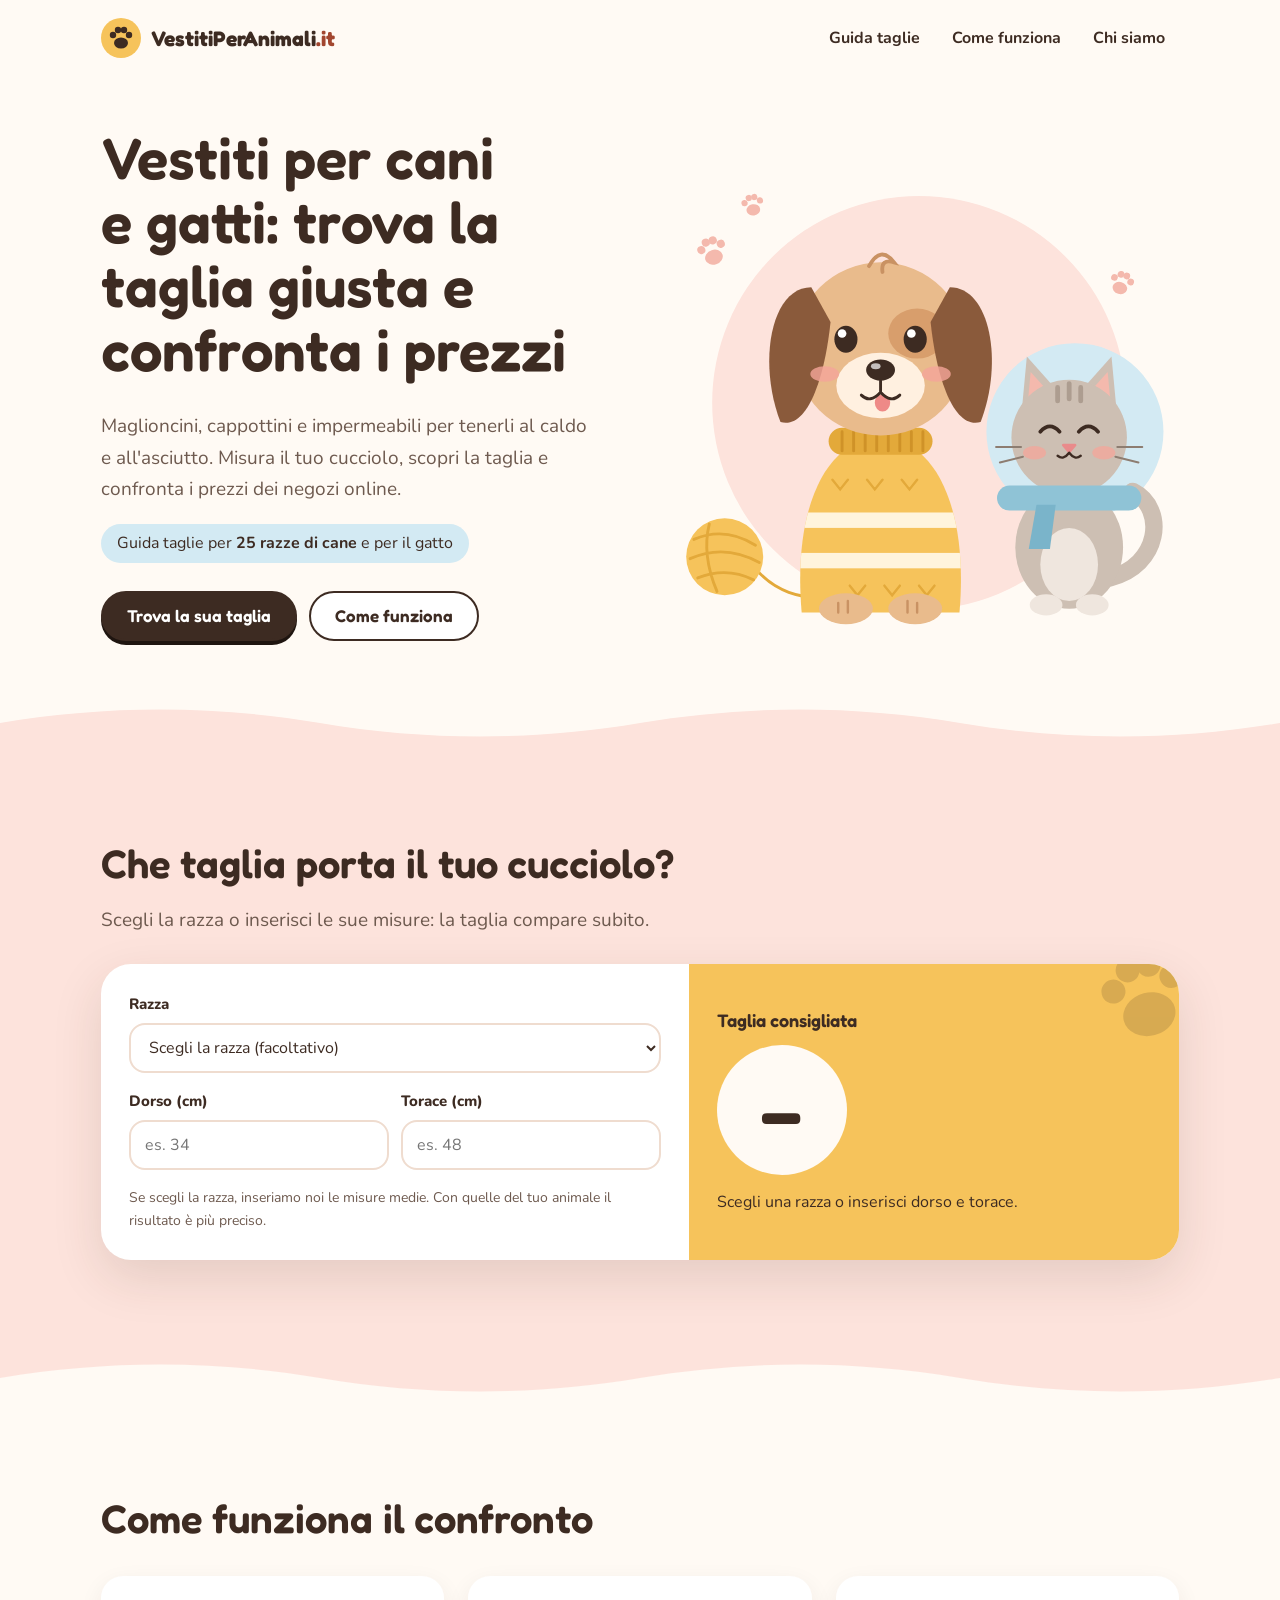
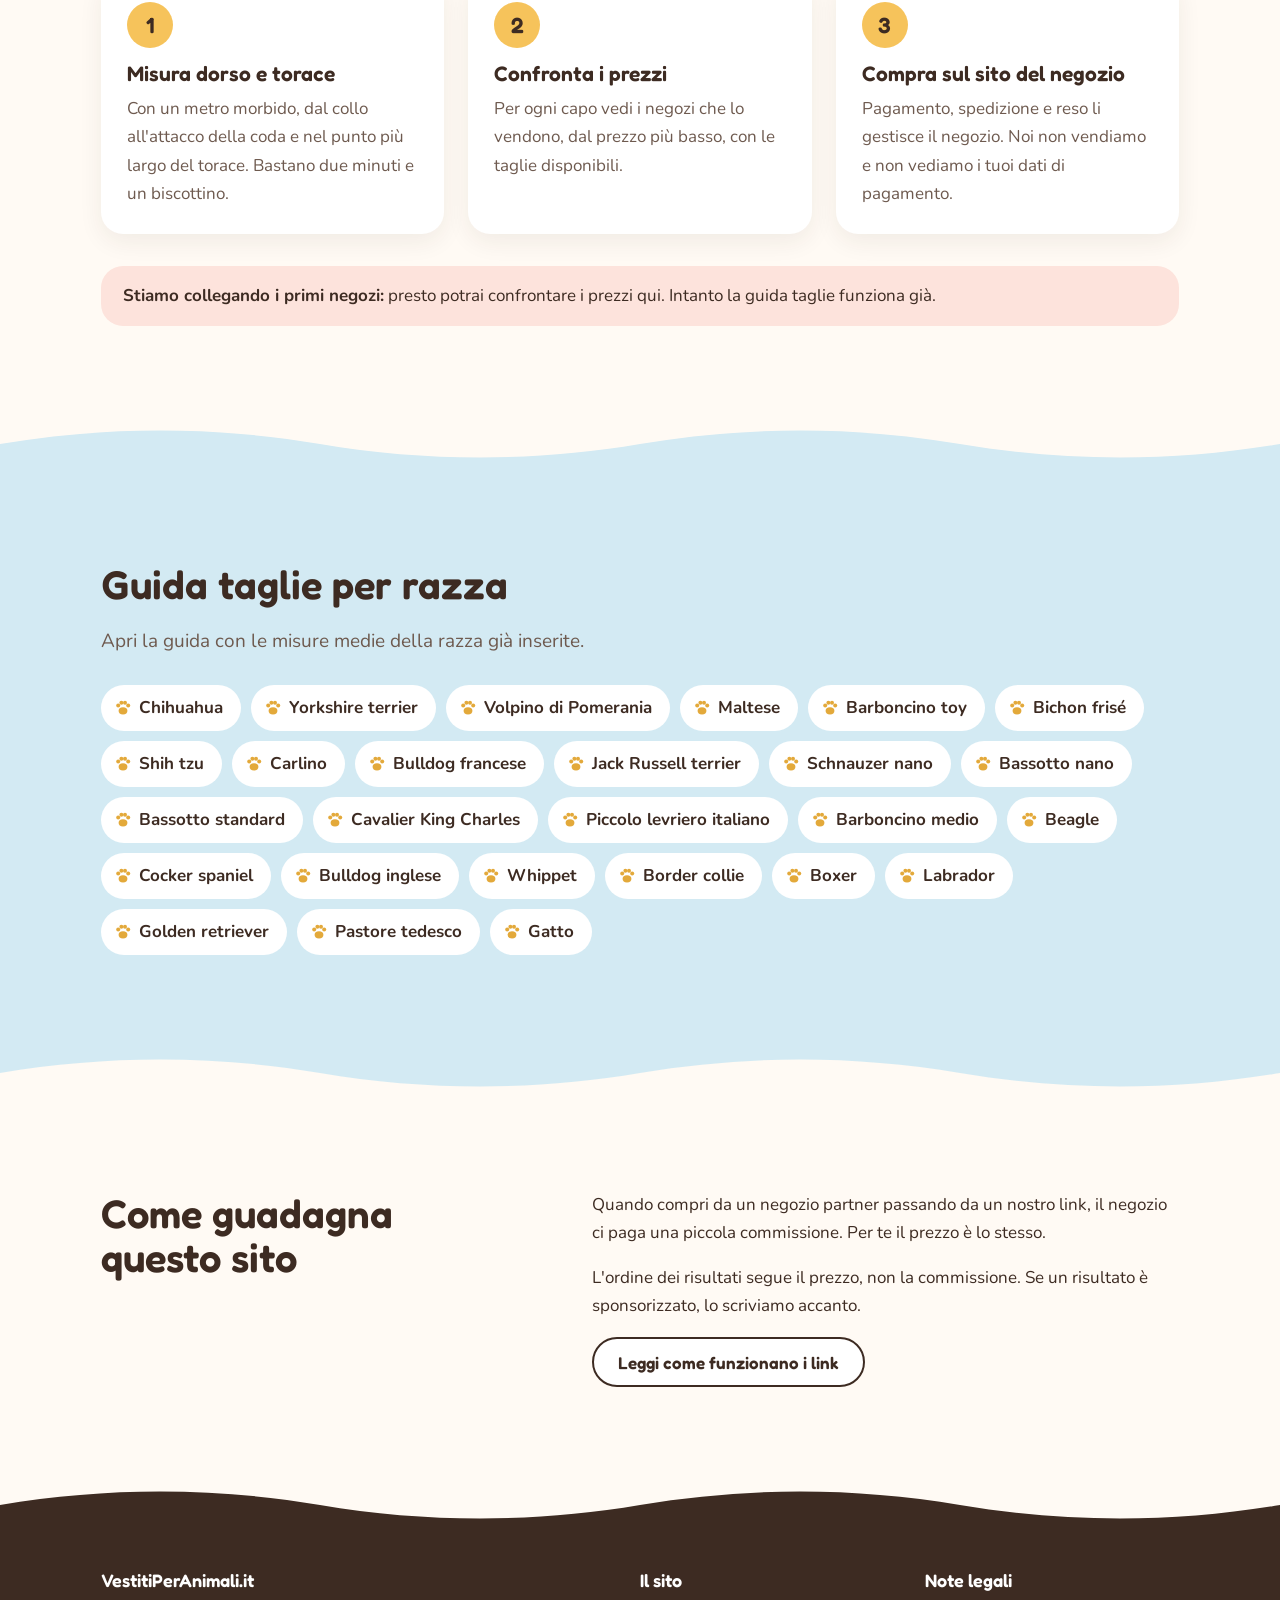
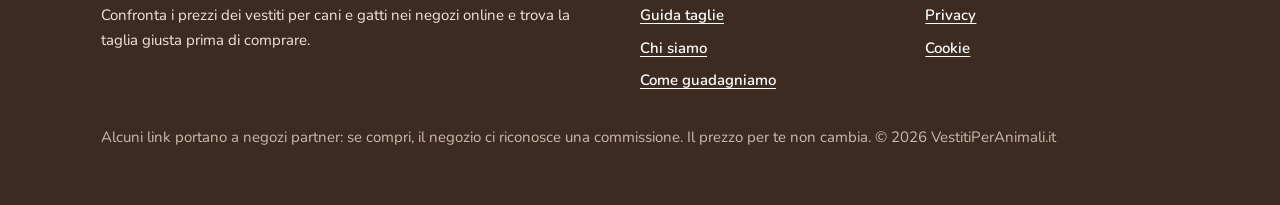
==== commit 8e1a54f4: "Testi rivisti dopo la revisione di ChatGPT e Gemini Co-Authored-By: Claude Opus 5.5 <noreply@anthrop" ====
--- a/index.html
+++ b/index.html
@@ -1,4 +1,4 @@
 <!DOCTYPE html><html lang="it"> <head><meta charset="utf-8"><meta name="viewport" content="width=device-width, initial-scale=1"><title>Vestiti per cani e gatti: taglia giusta e prezzi a confronto | VestitiPerAnimali.it</title><meta name="description" content="Trova la taglia giusta per il tuo cane o gatto e confronta i prezzi di cappottini, maglioni, impermeabili e pettorine nei negozi online."><link rel="canonical" href="https://vestitiperanimali.it/"><link rel="icon" href="/favicon.svg" type="image/svg+xml"><meta property="og:type" content="website"><meta property="og:locale" content="it_IT"><meta property="og:site_name" content="VestitiPerAnimali.it"><meta property="og:title" content="Vestiti per cani e gatti: taglia giusta e prezzi a confronto | VestitiPerAnimali.it"><meta property="og:description" content="Trova la taglia giusta per il tuo cane o gatto e confronta i prezzi di cappottini, maglioni, impermeabili e pettorine nei negozi online."><meta property="og:url" content="https://vestitiperanimali.it/"><meta name="theme-color" content="#fffaf4"><link rel="stylesheet" href="/assets/chi-siamo.MqZm3qZb.css">
 <style>.calc[data-astro-cid-avsiopcl]{display:grid;grid-template-columns:minmax(0,1.2fr) minmax(0,1fr);background:var(--card);border-radius:30px;overflow:hidden;box-shadow:0 18px 50px #3d2b2221}.calc-in[data-astro-cid-avsiopcl]{padding:28px;display:grid;gap:16px;align-content:start}.two[data-astro-cid-avsiopcl]{display:grid;grid-template-columns:1fr 1fr;gap:12px}.hint[data-astro-cid-avsiopcl]{margin:0}.calc-out[data-astro-cid-avsiopcl]{position:relative;background:var(--honey);padding:28px;display:flex;flex-direction:column;justify-content:center;overflow:hidden}.calc-out[data-astro-cid-avsiopcl]:after{content:"";position:absolute;right:-14px;top:-14px;width:96px;height:96px;opacity:.16;background:url("data:image/svg+xml,%3Csvg xmlns='http://www.w3.org/2000/svg' viewBox='0 0 40 40' fill='%233d2b22'%3E%3Cellipse cx='20' cy='27' rx='11' ry='9'/%3E%3Ccircle cx='8' cy='14' r='5'/%3E%3Ccircle cx='16' cy='7' r='5'/%3E%3Ccircle cx='25' cy='7' r='5'/%3E%3Ccircle cx='33' cy='14' r='5'/%3E%3C/svg%3E") no-repeat center / contain;transform:rotate(-15deg)}.out-label[data-astro-cid-avsiopcl]{font:600 18px var(--head);margin:0}.out-size[data-astro-cid-avsiopcl]{display:inline-grid;place-items:center;min-width:130px;height:130px;padding:0 20px;border-radius:999px;background:#fffaf4;font:600 clamp(56px,7vw,76px)/1 var(--head);margin:14px 0;width:fit-content}.out-why[data-astro-cid-avsiopcl]{margin:0;font-size:16px;position:relative;z-index:1}@media(max-width:860px){.calc[data-astro-cid-avsiopcl]{grid-template-columns:1fr}}
 .cuccioli[data-astro-cid-e7mpway7]{width:100%;height:auto}.hero[data-astro-cid-j7pv25f6]{padding:clamp(24px,4vw,56px) 0 clamp(40px,5vw,72px)}.hero-grid[data-astro-cid-j7pv25f6]{display:grid;grid-template-columns:minmax(0,.95fr) minmax(0,1.05fr);gap:clamp(28px,4vw,64px);align-items:center}.fact[data-astro-cid-j7pv25f6]{display:inline-block;background:var(--sky);border-radius:999px;padding:6px 16px;font-size:16px;margin-bottom:28px}#taglia[data-astro-cid-j7pv25f6] .calc{margin-top:28px}.steps[data-astro-cid-j7pv25f6]{list-style:none;padding:0;margin:36px 0 32px;display:grid;grid-template-columns:repeat(3,minmax(0,1fr));gap:24px;counter-reset:s}.steps[data-astro-cid-j7pv25f6] li[data-astro-cid-j7pv25f6]{counter-increment:s;background:var(--card);border-radius:var(--r);padding:26px;box-shadow:0 8px 24px #3d2b2212}.steps[data-astro-cid-j7pv25f6] li[data-astro-cid-j7pv25f6]:before{content:counter(s);display:grid;place-items:center;width:46px;height:46px;border-radius:50%;background:var(--honey);font:600 22px var(--head);margin-bottom:14px}.steps[data-astro-cid-j7pv25f6] p[data-astro-cid-j7pv25f6]{color:var(--muted);margin:0}.status[data-astro-cid-j7pv25f6]{background:var(--blush);border-radius:var(--r);padding:16px 22px;max-width:none;margin:0}.breeds[data-astro-cid-j7pv25f6]{list-style:none;padding:0;margin:28px 0 0;display:flex;flex-wrap:wrap;gap:10px}.breeds[data-astro-cid-j7pv25f6] a[data-astro-cid-j7pv25f6]{display:inline-flex;align-items:center;gap:8px;min-height:46px;padding:0 18px 0 14px;background:var(--card);border-radius:999px;color:var(--ink);text-decoration:none;font-weight:700;transition:transform .15s ease,background .15s ease}.breeds[data-astro-cid-j7pv25f6] a[data-astro-cid-j7pv25f6]:before{content:"";width:16px;height:16px;background:url("data:image/svg+xml,%3Csvg xmlns='http://www.w3.org/2000/svg' viewBox='0 0 40 40' fill='%23e3a93a'%3E%3Cellipse cx='20' cy='27' rx='11' ry='9'/%3E%3Ccircle cx='8' cy='14' r='5'/%3E%3Ccircle cx='16' cy='7' r='5'/%3E%3Ccircle cx='25' cy='7' r='5'/%3E%3Ccircle cx='33' cy='14' r='5'/%3E%3C/svg%3E") no-repeat center / contain}.breeds[data-astro-cid-j7pv25f6] a[data-astro-cid-j7pv25f6]:hover{transform:translateY(-2px);background:var(--honey)}.money[data-astro-cid-j7pv25f6]{display:grid;grid-template-columns:minmax(0,1fr) minmax(0,1.3fr);gap:40px;align-items:start}@media(max-width:960px){.hero-grid[data-astro-cid-j7pv25f6],.money[data-astro-cid-j7pv25f6]{grid-template-columns:1fr}.steps[data-astro-cid-j7pv25f6]{grid-template-columns:1fr;gap:16px}}@media(max-width:600px){.breeds[data-astro-cid-j7pv25f6] a[data-astro-cid-j7pv25f6]{font-size:15px;min-height:44px}}
-</style></head> <body> <a class="skip" href="#main">Vai al contenuto</a> <header class="site-head"> <div class="wrap"> <a class="logo" href="/" aria-label="VestitiPerAnimali.it, home"> <svg width="40" height="40" viewBox="0 0 40 40" aria-hidden="true"> <circle cx="20" cy="20" r="20" fill="#f6c35b"></circle> <g fill="#3d2b22"><ellipse cx="20" cy="25" rx="7" ry="5.5"></ellipse><circle cx="12" cy="17" r="3.2"></circle><circle cx="17" cy="12" r="3.2"></circle><circle cx="23" cy="12" r="3.2"></circle><circle cx="28" cy="17" r="3.2"></circle></g> </svg> <b>VestitiPerAnimali<span>.it</span></b> </a> <nav class="nav" aria-label="Principale"> <a href="/guida-taglie">Guida taglie</a><a href="/#come-funziona">Come funziona</a><a href="/chi-siamo">Chi siamo</a> </nav> </div> </header> <main id="main"> <section class="hero" data-astro-cid-j7pv25f6> <div class="wrap hero-grid" data-astro-cid-j7pv25f6> <div data-astro-cid-j7pv25f6> <h1 data-astro-cid-j7pv25f6>Vestiti per cani e gatti, nella taglia giusta e al prezzo più basso</h1> <p class="lead" data-astro-cid-j7pv25f6>Maglioncini, cappottini e impermeabili per tenerli al caldo. Misura il tuo cucciolo, scopri la taglia e confronta i prezzi dei negozi online.</p> <p class="fact" data-astro-cid-j7pv25f6>Guida taglie per <strong data-astro-cid-j7pv25f6>25 razze di cane</strong> e per il gatto</p> <div class="actions" data-astro-cid-j7pv25f6> <a class="btn primary" href="#taglia" data-astro-cid-j7pv25f6>Trova la sua taglia</a> <a class="btn ghost" href="#come-funziona" data-astro-cid-j7pv25f6>Come funziona</a> </div> </div> <svg class="cuccioli" viewBox="0 0 560 500" role="img" aria-labelledby="cuc-t" data-astro-cid-e7mpway7> <title id="cuc-t">Un cucciolo con un maglione giallo a righe e un gattino con una sciarpa azzurra</title> <defs data-astro-cid-e7mpway7> <clipPath id="maglia" data-astro-cid-e7mpway7><path d="M168 488 C158 372, 198 306, 250 306 C302 306, 342 372, 332 488 Z" data-astro-cid-e7mpway7></path></clipPath> <symbol id="zampa" viewBox="0 0 40 40" data-astro-cid-e7mpway7> <ellipse cx="20" cy="27" rx="11" ry="9" data-astro-cid-e7mpway7></ellipse> <circle cx="8" cy="14" r="5" data-astro-cid-e7mpway7></circle><circle cx="16" cy="7" r="5" data-astro-cid-e7mpway7></circle><circle cx="25" cy="7" r="5" data-astro-cid-e7mpway7></circle><circle cx="33" cy="14" r="5" data-astro-cid-e7mpway7></circle> </symbol> </defs> <circle cx="290" cy="270" r="215" fill="#fde3dc" data-astro-cid-e7mpway7></circle> <circle cx="452" cy="300" r="92" fill="#d3eaf3" data-astro-cid-e7mpway7></circle> <g fill="#f4b9ad" data-astro-cid-e7mpway7> <use href="#zampa" x="58" y="96" width="34" height="34" transform="rotate(-18 75 113)" data-astro-cid-e7mpway7></use> <use href="#zampa" x="104" y="52" width="26" height="26" transform="rotate(-10 117 65)" data-astro-cid-e7mpway7></use> <use href="#zampa" x="486" y="132" width="28" height="28" transform="rotate(16 500 146)" data-astro-cid-e7mpway7></use> </g> <!-- gattino --> <g data-astro-cid-e7mpway7> <path d="M488 452 C 540 440, 548 380, 512 362" fill="none" stroke="#cdbfb3" stroke-width="18" stroke-linecap="round" data-astro-cid-e7mpway7></path> <ellipse cx="446" cy="420" rx="56" ry="64" fill="#cdbfb3" data-astro-cid-e7mpway7></ellipse> <ellipse cx="446" cy="438" rx="30" ry="38" fill="#efe6de" data-astro-cid-e7mpway7></ellipse> <ellipse cx="422" cy="480" rx="17" ry="11" fill="#efe6de" data-astro-cid-e7mpway7></ellipse> <ellipse cx="470" cy="480" rx="17" ry="11" fill="#efe6de" data-astro-cid-e7mpway7></ellipse> <path d="M396 286 L 402 222 L 436 260 Z" fill="#cdbfb3" data-astro-cid-e7mpway7></path> <path d="M496 286 L 490 222 L 456 260 Z" fill="#cdbfb3" data-astro-cid-e7mpway7></path> <path d="M403 270 L 406 238 L 424 258 Z" fill="#f4b9ad" data-astro-cid-e7mpway7></path> <path d="M489 270 L 486 238 L 468 258 Z" fill="#f4b9ad" data-astro-cid-e7mpway7></path> <circle cx="446" cy="306" r="60" fill="#cdbfb3" data-astro-cid-e7mpway7></circle> <path d="M434 254 v14 M446 250 v16 M458 254 v14" stroke="#ad9d90" stroke-width="5" stroke-linecap="round" data-astro-cid-e7mpway7></path> <path d="M384 356 h124 a 13 13 0 0 1 0 26 h-124 a 13 13 0 0 1 0 -26 Z" fill="#8fc3d6" data-astro-cid-e7mpway7></path> <path d="M412 376 l -8 46 h 22 l 6 -46 Z" fill="#7ab4ca" data-astro-cid-e7mpway7></path> <path d="M416 300 q 10 -11 20 0 M456 300 q 10 -11 20 0" fill="none" stroke="#3d2b22" stroke-width="4" stroke-linecap="round" data-astro-cid-e7mpway7></path> <ellipse cx="410" cy="322" rx="12" ry="7" fill="#f4a59a" opacity=".75" data-astro-cid-e7mpway7></ellipse> <ellipse cx="482" cy="322" rx="12" ry="7" fill="#f4a59a" opacity=".75" data-astro-cid-e7mpway7></ellipse> <path d="M440 314 h12 l -6 7 Z" fill="#e98b8b" stroke="#e98b8b" stroke-width="3" stroke-linejoin="round" data-astro-cid-e7mpway7></path> <path d="M446 322 q -6 8 -12 3 M446 322 q 6 8 12 3" fill="none" stroke="#3d2b22" stroke-width="2.5" stroke-linecap="round" data-astro-cid-e7mpway7></path> <path d="M396 316 h-26 M398 326 l-24 6 M496 316 h26 M494 326 l24 6" stroke="#8d7d71" stroke-width="2" stroke-linecap="round" data-astro-cid-e7mpway7></path> </g> <!-- gomitolo --> <path d="M118 440 C 150 480, 190 470, 214 478" fill="none" stroke="#e3a93a" stroke-width="3" stroke-linecap="round" data-astro-cid-e7mpway7></path> <circle cx="88" cy="430" r="40" fill="#f6c35b" data-astro-cid-e7mpway7></circle> <path d="M56 412 q 32 -14 64 6 M52 432 q 36 -16 72 4 M60 452 q 30 -12 58 2 M72 396 q -8 32 8 70" fill="none" stroke="#e3a93a" stroke-width="3" stroke-linecap="round" data-astro-cid-e7mpway7></path> <!-- cucciolo --> <g data-astro-cid-e7mpway7> <path d="M168 488 C158 372, 198 306, 250 306 C302 306, 342 372, 332 488 Z" fill="#f6c35b" data-astro-cid-e7mpway7></path> <g clip-path="url(#maglia)" fill="#fff4dc" data-astro-cid-e7mpway7> <rect x="150" y="384" width="200" height="16" data-astro-cid-e7mpway7></rect> <rect x="150" y="426" width="200" height="16" data-astro-cid-e7mpway7></rect> </g> <g clip-path="url(#maglia)" fill="none" stroke="#e3a93a" stroke-width="2.5" stroke-linecap="round" data-astro-cid-e7mpway7> <path d="M200 350 l8 10 l8 -10 M236 350 l8 10 l8 -10 M272 350 l8 10 l8 -10 M218 460 l8 10 l8 -10 M254 460 l8 10 l8 -10 M290 460 l8 10 l8 -10" data-astro-cid-e7mpway7></path> </g> <rect x="196" y="296" width="108" height="28" rx="14" fill="#e3a93a" data-astro-cid-e7mpway7></rect> <path d="M210 300 v20 M222 300 v20 M234 300 v20 M246 300 v20 M258 300 v20 M270 300 v20 M282 300 v20 M294 300 v20" stroke="#cf9228" stroke-width="3" stroke-linecap="round" data-astro-cid-e7mpway7></path> <ellipse cx="214" cy="484" rx="28" ry="16" fill="#e9bb8c" data-astro-cid-e7mpway7></ellipse> <ellipse cx="286" cy="484" rx="28" ry="16" fill="#e9bb8c" data-astro-cid-e7mpway7></ellipse> <path d="M206 478 v10 M216 476 v12 M278 476 v12 M288 478 v10" stroke="#c99263" stroke-width="2.5" stroke-linecap="round" data-astro-cid-e7mpway7></path> <circle cx="250" cy="214" r="90" fill="#e9bb8c" data-astro-cid-e7mpway7></circle> <ellipse cx="288" cy="198" rx="30" ry="26" fill="#d89e6c" data-astro-cid-e7mpway7></ellipse> <path d="M178 150 C 136 150, 122 228, 146 290 C 174 298, 192 244, 198 186 Z" fill="#8a5a3b" data-astro-cid-e7mpway7></path> <path d="M322 150 C 364 150, 378 228, 354 290 C 326 298, 308 244, 302 186 Z" fill="#8a5a3b" data-astro-cid-e7mpway7></path> <path d="M238 128 q 12 -22 26 -4 q -14 -4 -12 10" fill="none" stroke="#c99263" stroke-width="4" stroke-linecap="round" data-astro-cid-e7mpway7></path> <ellipse cx="250" cy="252" rx="46" ry="34" fill="#fff0e0" data-astro-cid-e7mpway7></ellipse> <ellipse cx="214" cy="204" rx="12" ry="14" fill="#3d2b22" data-astro-cid-e7mpway7></ellipse> <ellipse cx="286" cy="204" rx="12" ry="14" fill="#3d2b22" data-astro-cid-e7mpway7></ellipse> <circle cx="210" cy="198" r="4.5" fill="#fff" data-astro-cid-e7mpway7></circle> <circle cx="282" cy="198" r="4.5" fill="#fff" data-astro-cid-e7mpway7></circle> <ellipse cx="192" cy="240" rx="15" ry="8" fill="#f4a59a" opacity=".8" data-astro-cid-e7mpway7></ellipse> <ellipse cx="308" cy="240" rx="15" ry="8" fill="#f4a59a" opacity=".8" data-astro-cid-e7mpway7></ellipse> <ellipse cx="250" cy="236" rx="15" ry="11" fill="#3d2b22" data-astro-cid-e7mpway7></ellipse> <ellipse cx="245" cy="232" rx="5" ry="3" fill="#fff" opacity=".7" data-astro-cid-e7mpway7></ellipse> <ellipse cx="252" cy="270" rx="8" ry="9" fill="#ee8a87" data-astro-cid-e7mpway7></ellipse> <path d="M250 247 v12 M250 259 q -11 12 -20 3 M250 259 q 11 12 20 3" fill="none" stroke="#3d2b22" stroke-width="3" stroke-linecap="round" data-astro-cid-e7mpway7></path> </g> </svg>  </div> </section> <svg class="wave" viewBox="0 0 1440 36" preserveAspectRatio="none" aria-hidden="true" style="background:var(--bg)"> <path d="M0 18 C 120 0, 240 0, 360 18 S 600 36, 720 18 S 960 0, 1080 18 S 1320 36, 1440 18 V36 H0 Z" fill="var(--blush)"></path> </svg> <section class="band blush" id="taglia" data-astro-cid-j7pv25f6> <div class="wrap" data-astro-cid-j7pv25f6> <h2 data-astro-cid-j7pv25f6>Che taglia porta il tuo cucciolo?</h2> <p class="lead" data-astro-cid-j7pv25f6>Scegli la razza o inserisci le sue misure: la taglia compare subito.</p> <div class="calc" id="calc-home" data-calc="{&#34;T&#34;:[{&#34;t&#34;:&#34;XXS&#34;,&#34;dorso&#34;:22,&#34;torace&#34;:32},{&#34;t&#34;:&#34;XS&#34;,&#34;dorso&#34;:27,&#34;torace&#34;:38},{&#34;t&#34;:&#34;S&#34;,&#34;dorso&#34;:32,&#34;torace&#34;:44},{&#34;t&#34;:&#34;M&#34;,&#34;dorso&#34;:37,&#34;torace&#34;:52},{&#34;t&#34;:&#34;L&#34;,&#34;dorso&#34;:43,&#34;torace&#34;:60},{&#34;t&#34;:&#34;XL&#34;,&#34;dorso&#34;:50,&#34;torace&#34;:70},{&#34;t&#34;:&#34;XXL&#34;,&#34;dorso&#34;:58,&#34;torace&#34;:80},{&#34;t&#34;:&#34;3XL&#34;,&#34;dorso&#34;:68,&#34;torace&#34;:90},{&#34;t&#34;:&#34;4XL&#34;,&#34;dorso&#34;:999,&#34;torace&#34;:999}],&#34;R&#34;:[{&#34;s&#34;:&#34;chihuahua&#34;,&#34;n&#34;:&#34;Chihuahua&#34;,&#34;a&#34;:&#34;cane&#34;,&#34;d&#34;:[20,25],&#34;c&#34;:[30,38]},{&#34;s&#34;:&#34;yorkshire-terrier&#34;,&#34;n&#34;:&#34;Yorkshire terrier&#34;,&#34;a&#34;:&#34;cane&#34;,&#34;d&#34;:[22,28],&#34;c&#34;:[32,40]},{&#34;s&#34;:&#34;volpino-di-pomerania&#34;,&#34;n&#34;:&#34;Volpino di Pomerania&#34;,&#34;a&#34;:&#34;cane&#34;,&#34;d&#34;:[22,28],&#34;c&#34;:[32,40]},{&#34;s&#34;:&#34;maltese&#34;,&#34;n&#34;:&#34;Maltese&#34;,&#34;a&#34;:&#34;cane&#34;,&#34;d&#34;:[25,30],&#34;c&#34;:[34,42]},{&#34;s&#34;:&#34;barboncino-toy&#34;,&#34;n&#34;:&#34;Barboncino toy&#34;,&#34;a&#34;:&#34;cane&#34;,&#34;d&#34;:[25,30],&#34;c&#34;:[35,42]},{&#34;s&#34;:&#34;bichon-frise&#34;,&#34;n&#34;:&#34;Bichon frisé&#34;,&#34;a&#34;:&#34;cane&#34;,&#34;d&#34;:[28,33],&#34;c&#34;:[40,48]},{&#34;s&#34;:&#34;shih-tzu&#34;,&#34;n&#34;:&#34;Shih tzu&#34;,&#34;a&#34;:&#34;cane&#34;,&#34;d&#34;:[30,35],&#34;c&#34;:[40,50]},{&#34;s&#34;:&#34;carlino&#34;,&#34;n&#34;:&#34;Carlino&#34;,&#34;a&#34;:&#34;cane&#34;,&#34;d&#34;:[28,33],&#34;c&#34;:[48,58],&#34;nota&#34;:&#34;Torace largo rispetto al dorso: scegli in base al torace.&#34;},{&#34;s&#34;:&#34;bulldog-francese&#34;,&#34;n&#34;:&#34;Bulldog francese&#34;,&#34;a&#34;:&#34;cane&#34;,&#34;d&#34;:[30,36],&#34;c&#34;:[52,64],&#34;nota&#34;:&#34;Torace molto largo: cerca modelli con taglio per bulldog.&#34;},{&#34;s&#34;:&#34;jack-russell-terrier&#34;,&#34;n&#34;:&#34;Jack Russell terrier&#34;,&#34;a&#34;:&#34;cane&#34;,&#34;d&#34;:[30,35],&#34;c&#34;:[40,48]},{&#34;s&#34;:&#34;schnauzer-nano&#34;,&#34;n&#34;:&#34;Schnauzer nano&#34;,&#34;a&#34;:&#34;cane&#34;,&#34;d&#34;:[30,36],&#34;c&#34;:[42,50]},{&#34;s&#34;:&#34;bassotto-nano&#34;,&#34;n&#34;:&#34;Bassotto nano&#34;,&#34;a&#34;:&#34;cane&#34;,&#34;d&#34;:[32,38],&#34;c&#34;:[36,44],&#34;nota&#34;:&#34;Schiena lunga e torace stretto: cerca modelli per bassotti.&#34;},{&#34;s&#34;:&#34;bassotto&#34;,&#34;n&#34;:&#34;Bassotto standard&#34;,&#34;a&#34;:&#34;cane&#34;,&#34;d&#34;:[38,45],&#34;c&#34;:[42,52],&#34;nota&#34;:&#34;Schiena lunga e torace stretto: cerca modelli per bassotti.&#34;},{&#34;s&#34;:&#34;cavalier-king&#34;,&#34;n&#34;:&#34;Cavalier King Charles&#34;,&#34;a&#34;:&#34;cane&#34;,&#34;d&#34;:[32,38],&#34;c&#34;:[46,54]},{&#34;s&#34;:&#34;piccolo-levriero-italiano&#34;,&#34;n&#34;:&#34;Piccolo levriero italiano&#34;,&#34;a&#34;:&#34;cane&#34;,&#34;d&#34;:[32,38],&#34;c&#34;:[38,46],&#34;nota&#34;:&#34;Torace profondo e vita stretta: cerca modelli per levrieri.&#34;},{&#34;s&#34;:&#34;barboncino-medio&#34;,&#34;n&#34;:&#34;Barboncino medio&#34;,&#34;a&#34;:&#34;cane&#34;,&#34;d&#34;:[35,40],&#34;c&#34;:[45,55]},{&#34;s&#34;:&#34;beagle&#34;,&#34;n&#34;:&#34;Beagle&#34;,&#34;a&#34;:&#34;cane&#34;,&#34;d&#34;:[38,44],&#34;c&#34;:[52,62]},{&#34;s&#34;:&#34;cocker-spaniel&#34;,&#34;n&#34;:&#34;Cocker spaniel&#34;,&#34;a&#34;:&#34;cane&#34;,&#34;d&#34;:[38,44],&#34;c&#34;:[52,62]},{&#34;s&#34;:&#34;bulldog-inglese&#34;,&#34;n&#34;:&#34;Bulldog inglese&#34;,&#34;a&#34;:&#34;cane&#34;,&#34;d&#34;:[40,46],&#34;c&#34;:[65,80],&#34;nota&#34;:&#34;Torace molto largo: cerca modelli con taglio per bulldog.&#34;},{&#34;s&#34;:&#34;whippet&#34;,&#34;n&#34;:&#34;Whippet&#34;,&#34;a&#34;:&#34;cane&#34;,&#34;d&#34;:[45,52],&#34;c&#34;:[55,65],&#34;nota&#34;:&#34;Torace profondo e vita stretta: cerca modelli per levrieri.&#34;},{&#34;s&#34;:&#34;border-collie&#34;,&#34;n&#34;:&#34;Border collie&#34;,&#34;a&#34;:&#34;cane&#34;,&#34;d&#34;:[48,55],&#34;c&#34;:[62,72]},{&#34;s&#34;:&#34;boxer&#34;,&#34;n&#34;:&#34;Boxer&#34;,&#34;a&#34;:&#34;cane&#34;,&#34;d&#34;:[55,62],&#34;c&#34;:[72,85]},{&#34;s&#34;:&#34;labrador&#34;,&#34;n&#34;:&#34;Labrador&#34;,&#34;a&#34;:&#34;cane&#34;,&#34;d&#34;:[55,65],&#34;c&#34;:[75,90]},{&#34;s&#34;:&#34;golden-retriever&#34;,&#34;n&#34;:&#34;Golden retriever&#34;,&#34;a&#34;:&#34;cane&#34;,&#34;d&#34;:[55,65],&#34;c&#34;:[75,90]},{&#34;s&#34;:&#34;pastore-tedesco&#34;,&#34;n&#34;:&#34;Pastore tedesco&#34;,&#34;a&#34;:&#34;cane&#34;,&#34;d&#34;:[60,70],&#34;c&#34;:[78,92]},{&#34;s&#34;:&#34;gatto&#34;,&#34;n&#34;:&#34;Gatto&#34;,&#34;a&#34;:&#34;gatto&#34;,&#34;d&#34;:[30,38],&#34;c&#34;:[30,40],&#34;nota&#34;:&#34;Molti gatti non sopportano i vestiti: parti da una pettorina o un maglione leggero.&#34;}]}" data-astro-cid-avsiopcl> <form class="calc-in" novalidate data-astro-cid-avsiopcl> <div data-astro-cid-avsiopcl> <label for="calc-home-razza" data-astro-cid-avsiopcl>Razza</label> <select id="calc-home-razza" name="razza" data-astro-cid-avsiopcl> <option value="" data-astro-cid-avsiopcl>Scegli la razza (facoltativo)</option> <option value="chihuahua" data-astro-cid-avsiopcl>Chihuahua</option><option value="yorkshire-terrier" data-astro-cid-avsiopcl>Yorkshire terrier</option><option value="volpino-di-pomerania" data-astro-cid-avsiopcl>Volpino di Pomerania</option><option value="maltese" data-astro-cid-avsiopcl>Maltese</option><option value="barboncino-toy" data-astro-cid-avsiopcl>Barboncino toy</option><option value="bichon-frise" data-astro-cid-avsiopcl>Bichon frisé</option><option value="shih-tzu" data-astro-cid-avsiopcl>Shih tzu</option><option value="carlino" data-astro-cid-avsiopcl>Carlino</option><option value="bulldog-francese" data-astro-cid-avsiopcl>Bulldog francese</option><option value="jack-russell-terrier" data-astro-cid-avsiopcl>Jack Russell terrier</option><option value="schnauzer-nano" data-astro-cid-avsiopcl>Schnauzer nano</option><option value="bassotto-nano" data-astro-cid-avsiopcl>Bassotto nano</option><option value="bassotto" data-astro-cid-avsiopcl>Bassotto standard</option><option value="cavalier-king" data-astro-cid-avsiopcl>Cavalier King Charles</option><option value="piccolo-levriero-italiano" data-astro-cid-avsiopcl>Piccolo levriero italiano</option><option value="barboncino-medio" data-astro-cid-avsiopcl>Barboncino medio</option><option value="beagle" data-astro-cid-avsiopcl>Beagle</option><option value="cocker-spaniel" data-astro-cid-avsiopcl>Cocker spaniel</option><option value="bulldog-inglese" data-astro-cid-avsiopcl>Bulldog inglese</option><option value="whippet" data-astro-cid-avsiopcl>Whippet</option><option value="border-collie" data-astro-cid-avsiopcl>Border collie</option><option value="boxer" data-astro-cid-avsiopcl>Boxer</option><option value="labrador" data-astro-cid-avsiopcl>Labrador</option><option value="golden-retriever" data-astro-cid-avsiopcl>Golden retriever</option><option value="pastore-tedesco" data-astro-cid-avsiopcl>Pastore tedesco</option><option value="gatto" data-astro-cid-avsiopcl>Gatto</option> </select> </div> <div class="two" data-astro-cid-avsiopcl> <div data-astro-cid-avsiopcl> <label for="calc-home-dorso" data-astro-cid-avsiopcl>Dorso (cm)</label> <input id="calc-home-dorso" name="dorso" type="number" inputmode="decimal" min="10" max="110" step="0.5" placeholder="es. 34" data-astro-cid-avsiopcl> </div> <div data-astro-cid-avsiopcl> <label for="calc-home-torace" data-astro-cid-avsiopcl>Torace (cm)</label> <input id="calc-home-torace" name="torace" type="number" inputmode="decimal" min="15" max="130" step="0.5" placeholder="es. 48" data-astro-cid-avsiopcl> </div> </div> <p class="small hint" data-astro-cid-avsiopcl>La razza riempie misure medie. Con le misure vere del tuo animale il risultato è più preciso.</p> </form> <div class="calc-out" aria-live="polite" data-astro-cid-avsiopcl> <p class="out-label" data-astro-cid-avsiopcl>Taglia consigliata</p> <p class="out-size" data-astro-cid-avsiopcl>–</p> <p class="out-why" data-astro-cid-avsiopcl>Scegli una razza o inserisci dorso e torace.</p> </div> </div>  <script type="module">for(const n of document.querySelectorAll("[data-calc]")){const{T:d,R:u}=JSON.parse(n.dataset.calc||"{}"),i=n.querySelector("form"),o=i.elements.namedItem("razza"),m=i.elements.namedItem("dorso"),p=i.elements.namedItem("torace"),v=n.querySelector(".out-size"),f=n.querySelector(".out-why"),S=(e,t)=>d.findIndex(c=>e<=c[t]),b=e=>Math.round((e[0]+e[1])/2),g=()=>{const e=parseFloat(m.value),t=parseFloat(p.value),c=u.find(z=>z.s===o.value),s=e>=10&&e<=110,a=t>=15&&t<=130;if(!s&&!a){v.textContent="–",f.textContent="Scegli una razza o inserisci dorso e torace.";return}const r=s?S(e,"dorso"):-1,h=a?S(t,"torace"):-1,x=a?h:r;v.textContent=d[x].t;let l=a?`Scelta in base al torace (${t} cm), la misura che conta di più per la vestibilità.`:`Scelta in base al dorso (${e} cm). Aggiungi il torace per un risultato più preciso.`;s&&a&&Math.abs(r-h)>=2?l+=` Il dorso indica la ${d[r].t}: corporatura particolare, cerca modelli regolabili o con taglio dedicato.`:s&&a&&r>h&&(l+=" Il dorso è un po’ lungo per questa taglia: se sei tra due taglie, prendi la più grande."),c?.nota&&(l+=" "+c.nota),f.textContent=l+" Le taglie cambiano da marca a marca: controlla sempre la tabella del negozio."};o.addEventListener("change",()=>{const e=u.find(t=>t.s===o.value);e&&(m.value=String(b(e.d)),p.value=String(b(e.c))),g()}),m.addEventListener("input",g),p.addEventListener("input",g),i.addEventListener("submit",e=>e.preventDefault());const I=()=>{const e=decodeURIComponent(location.hash.slice(1));u.some(t=>t.s===e)&&(o.value=e,o.dispatchEvent(new Event("change")))};n.id==="calc-guida"&&(I(),addEventListener("hashchange",I))}</script> </div> </section> <svg class="wave" viewBox="0 0 1440 36" preserveAspectRatio="none" aria-hidden="true" style="background:var(--blush)"> <path d="M0 18 C 120 0, 240 0, 360 18 S 600 36, 720 18 S 960 0, 1080 18 S 1320 36, 1440 18 V36 H0 Z" fill="var(--bg)"></path> </svg> <section class="band" id="come-funziona" data-astro-cid-j7pv25f6> <div class="wrap" data-astro-cid-j7pv25f6> <h2 data-astro-cid-j7pv25f6>Come funziona il confronto</h2> <ol class="steps" data-astro-cid-j7pv25f6> <li data-astro-cid-j7pv25f6> <h3 data-astro-cid-j7pv25f6>Misura dorso e torace</h3> <p data-astro-cid-j7pv25f6>Con un metro morbido, dal collo all'attacco della coda e nel punto più largo del torace. Bastano due minuti e un biscottino.</p> </li> <li data-astro-cid-j7pv25f6> <h3 data-astro-cid-j7pv25f6>Confronta i prezzi</h3> <p data-astro-cid-j7pv25f6>Per ogni capo vedi i negozi che lo vendono, dal prezzo più basso, con le taglie disponibili.</p> </li> <li data-astro-cid-j7pv25f6> <h3 data-astro-cid-j7pv25f6>Compra sul sito del negozio</h3> <p data-astro-cid-j7pv25f6>Pagamento, spedizione e reso li gestisce il negozio. Noi non vendiamo e non vediamo i tuoi dati di pagamento.</p> </li> </ol> <p class="status" data-astro-cid-j7pv25f6><strong data-astro-cid-j7pv25f6>Stiamo collegando i primi negozi.</strong> Il confronto prezzi arriva a breve; la guida taglie funziona già.</p> </div> </section> <svg class="wave" viewBox="0 0 1440 36" preserveAspectRatio="none" aria-hidden="true" style="background:var(--bg)"> <path d="M0 18 C 120 0, 240 0, 360 18 S 600 36, 720 18 S 960 0, 1080 18 S 1320 36, 1440 18 V36 H0 Z" fill="var(--sky)"></path> </svg> <section class="band sky" id="razze" data-astro-cid-j7pv25f6> <div class="wrap" data-astro-cid-j7pv25f6> <h2 data-astro-cid-j7pv25f6>Guida taglie per razza</h2> <p class="lead" data-astro-cid-j7pv25f6>Apri la guida con le misure medie della razza già inserite.</p> <ul class="breeds" data-astro-cid-j7pv25f6> <li data-astro-cid-j7pv25f6><a href="/guida-taglie#chihuahua" data-astro-cid-j7pv25f6>Chihuahua</a></li><li data-astro-cid-j7pv25f6><a href="/guida-taglie#yorkshire-terrier" data-astro-cid-j7pv25f6>Yorkshire terrier</a></li><li data-astro-cid-j7pv25f6><a href="/guida-taglie#volpino-di-pomerania" data-astro-cid-j7pv25f6>Volpino di Pomerania</a></li><li data-astro-cid-j7pv25f6><a href="/guida-taglie#maltese" data-astro-cid-j7pv25f6>Maltese</a></li><li data-astro-cid-j7pv25f6><a href="/guida-taglie#barboncino-toy" data-astro-cid-j7pv25f6>Barboncino toy</a></li><li data-astro-cid-j7pv25f6><a href="/guida-taglie#bichon-frise" data-astro-cid-j7pv25f6>Bichon frisé</a></li><li data-astro-cid-j7pv25f6><a href="/guida-taglie#shih-tzu" data-astro-cid-j7pv25f6>Shih tzu</a></li><li data-astro-cid-j7pv25f6><a href="/guida-taglie#carlino" data-astro-cid-j7pv25f6>Carlino</a></li><li data-astro-cid-j7pv25f6><a href="/guida-taglie#bulldog-francese" data-astro-cid-j7pv25f6>Bulldog francese</a></li><li data-astro-cid-j7pv25f6><a href="/guida-taglie#jack-russell-terrier" data-astro-cid-j7pv25f6>Jack Russell terrier</a></li><li data-astro-cid-j7pv25f6><a href="/guida-taglie#schnauzer-nano" data-astro-cid-j7pv25f6>Schnauzer nano</a></li><li data-astro-cid-j7pv25f6><a href="/guida-taglie#bassotto-nano" data-astro-cid-j7pv25f6>Bassotto nano</a></li><li data-astro-cid-j7pv25f6><a href="/guida-taglie#bassotto" data-astro-cid-j7pv25f6>Bassotto standard</a></li><li data-astro-cid-j7pv25f6><a href="/guida-taglie#cavalier-king" data-astro-cid-j7pv25f6>Cavalier King Charles</a></li><li data-astro-cid-j7pv25f6><a href="/guida-taglie#piccolo-levriero-italiano" data-astro-cid-j7pv25f6>Piccolo levriero italiano</a></li><li data-astro-cid-j7pv25f6><a href="/guida-taglie#barboncino-medio" data-astro-cid-j7pv25f6>Barboncino medio</a></li><li data-astro-cid-j7pv25f6><a href="/guida-taglie#beagle" data-astro-cid-j7pv25f6>Beagle</a></li><li data-astro-cid-j7pv25f6><a href="/guida-taglie#cocker-spaniel" data-astro-cid-j7pv25f6>Cocker spaniel</a></li><li data-astro-cid-j7pv25f6><a href="/guida-taglie#bulldog-inglese" data-astro-cid-j7pv25f6>Bulldog inglese</a></li><li data-astro-cid-j7pv25f6><a href="/guida-taglie#whippet" data-astro-cid-j7pv25f6>Whippet</a></li><li data-astro-cid-j7pv25f6><a href="/guida-taglie#border-collie" data-astro-cid-j7pv25f6>Border collie</a></li><li data-astro-cid-j7pv25f6><a href="/guida-taglie#boxer" data-astro-cid-j7pv25f6>Boxer</a></li><li data-astro-cid-j7pv25f6><a href="/guida-taglie#labrador" data-astro-cid-j7pv25f6>Labrador</a></li><li data-astro-cid-j7pv25f6><a href="/guida-taglie#golden-retriever" data-astro-cid-j7pv25f6>Golden retriever</a></li><li data-astro-cid-j7pv25f6><a href="/guida-taglie#pastore-tedesco" data-astro-cid-j7pv25f6>Pastore tedesco</a></li><li data-astro-cid-j7pv25f6><a href="/guida-taglie#gatto" data-astro-cid-j7pv25f6>Gatto</a></li> </ul> </div> </section> <svg class="wave" viewBox="0 0 1440 36" preserveAspectRatio="none" aria-hidden="true" style="background:var(--sky)"> <path d="M0 18 C 120 0, 240 0, 360 18 S 600 36, 720 18 S 960 0, 1080 18 S 1320 36, 1440 18 V36 H0 Z" fill="var(--bg)"></path> </svg> <section class="band" data-astro-cid-j7pv25f6> <div class="wrap money" data-astro-cid-j7pv25f6> <h2 data-astro-cid-j7pv25f6>Come guadagna questo sito</h2> <div data-astro-cid-j7pv25f6> <p data-astro-cid-j7pv25f6>Quando compri da un negozio partner dopo aver cliccato un nostro link, il negozio ci paga una piccola commissione. Per te il prezzo è lo stesso.</p> <p data-astro-cid-j7pv25f6>L'ordine dei risultati segue il prezzo, non la commissione. Se un risultato è sponsorizzato, lo scriviamo accanto.</p> <a class="btn ghost" href="/link-affiliati" data-astro-cid-j7pv25f6>Leggi come funzionano i link</a> </div> </div> </section> </main> <svg class="wave" viewBox="0 0 1440 36" preserveAspectRatio="none" aria-hidden="true"><path d="M0 18 C 120 0, 240 0, 360 18 S 600 36, 720 18 S 960 0, 1080 18 S 1320 36, 1440 18 V36 H0 Z" fill="#3d2b22"></path></svg> <footer class="site-foot"> <div class="wrap"> <div class="foot-grid"> <div> <h2>VestitiPerAnimali.it</h2> <p>Confronta i prezzi dei vestiti per cani e gatti nei negozi online e trova la taglia giusta prima di comprare.</p> </div> <div> <h2>Il sito</h2> <ul> <li><a href="/guida-taglie">Guida taglie</a></li> <li><a href="/chi-siamo">Chi siamo</a></li> <li><a href="/link-affiliati">Come guadagniamo</a></li> </ul> </div> <div> <h2>Note legali</h2> <ul> <li><a href="/privacy">Privacy</a></li> <li><a href="/cookie">Cookie</a></li> </ul> </div> </div> <p class="note">Alcuni link portano a negozi partner: se compri, il negozio ci riconosce una commissione. Il prezzo per te non cambia. © 2026 VestitiPerAnimali.it</p> </div> </footer> </body></html> +</style></head> <body> <a class="skip" href="#main">Vai al contenuto</a> <header class="site-head"> <div class="wrap"> <a class="logo" href="/" aria-label="VestitiPerAnimali.it, home"> <svg width="40" height="40" viewBox="0 0 40 40" aria-hidden="true"> <circle cx="20" cy="20" r="20" fill="#f6c35b"></circle> <g fill="#3d2b22"><ellipse cx="20" cy="25" rx="7" ry="5.5"></ellipse><circle cx="12" cy="17" r="3.2"></circle><circle cx="17" cy="12" r="3.2"></circle><circle cx="23" cy="12" r="3.2"></circle><circle cx="28" cy="17" r="3.2"></circle></g> </svg> <b>VestitiPerAnimali<span>.it</span></b> </a> <nav class="nav" aria-label="Principale"> <a href="/guida-taglie">Guida taglie</a><a href="/#come-funziona">Come funziona</a><a href="/chi-siamo">Chi siamo</a> </nav> </div> </header> <main id="main"> <section class="hero" data-astro-cid-j7pv25f6> <div class="wrap hero-grid" data-astro-cid-j7pv25f6> <div data-astro-cid-j7pv25f6> <h1 data-astro-cid-j7pv25f6>Vestiti per cani e gatti: trova la taglia giusta e confronta i prezzi</h1> <p class="lead" data-astro-cid-j7pv25f6>Maglioncini, cappottini e impermeabili per tenerli al caldo e all'asciutto. Misura il tuo cucciolo, scopri la taglia e confronta i prezzi dei negozi online.</p> <p class="fact" data-astro-cid-j7pv25f6>Guida taglie per <strong data-astro-cid-j7pv25f6>25 razze di cane</strong> e per il gatto</p> <div class="actions" data-astro-cid-j7pv25f6> <a class="btn primary" href="#taglia" data-astro-cid-j7pv25f6>Trova la sua taglia</a> <a class="btn ghost" href="#come-funziona" data-astro-cid-j7pv25f6>Come funziona</a> </div> </div> <svg class="cuccioli" viewBox="0 0 560 500" role="img" aria-labelledby="cuc-t" data-astro-cid-e7mpway7> <title id="cuc-t">Un cucciolo con un maglione giallo a righe e un gattino con una sciarpa azzurra</title> <defs data-astro-cid-e7mpway7> <clipPath id="maglia" data-astro-cid-e7mpway7><path d="M168 488 C158 372, 198 306, 250 306 C302 306, 342 372, 332 488 Z" data-astro-cid-e7mpway7></path></clipPath> <symbol id="zampa" viewBox="0 0 40 40" data-astro-cid-e7mpway7> <ellipse cx="20" cy="27" rx="11" ry="9" data-astro-cid-e7mpway7></ellipse> <circle cx="8" cy="14" r="5" data-astro-cid-e7mpway7></circle><circle cx="16" cy="7" r="5" data-astro-cid-e7mpway7></circle><circle cx="25" cy="7" r="5" data-astro-cid-e7mpway7></circle><circle cx="33" cy="14" r="5" data-astro-cid-e7mpway7></circle> </symbol> </defs> <circle cx="290" cy="270" r="215" fill="#fde3dc" data-astro-cid-e7mpway7></circle> <circle cx="452" cy="300" r="92" fill="#d3eaf3" data-astro-cid-e7mpway7></circle> <g fill="#f4b9ad" data-astro-cid-e7mpway7> <use href="#zampa" x="58" y="96" width="34" height="34" transform="rotate(-18 75 113)" data-astro-cid-e7mpway7></use> <use href="#zampa" x="104" y="52" width="26" height="26" transform="rotate(-10 117 65)" data-astro-cid-e7mpway7></use> <use href="#zampa" x="486" y="132" width="28" height="28" transform="rotate(16 500 146)" data-astro-cid-e7mpway7></use> </g> <!-- gattino --> <g data-astro-cid-e7mpway7> <path d="M488 452 C 540 440, 548 380, 512 362" fill="none" stroke="#cdbfb3" stroke-width="18" stroke-linecap="round" data-astro-cid-e7mpway7></path> <ellipse cx="446" cy="420" rx="56" ry="64" fill="#cdbfb3" data-astro-cid-e7mpway7></ellipse> <ellipse cx="446" cy="438" rx="30" ry="38" fill="#efe6de" data-astro-cid-e7mpway7></ellipse> <ellipse cx="422" cy="480" rx="17" ry="11" fill="#efe6de" data-astro-cid-e7mpway7></ellipse> <ellipse cx="470" cy="480" rx="17" ry="11" fill="#efe6de" data-astro-cid-e7mpway7></ellipse> <path d="M396 286 L 402 222 L 436 260 Z" fill="#cdbfb3" data-astro-cid-e7mpway7></path> <path d="M496 286 L 490 222 L 456 260 Z" fill="#cdbfb3" data-astro-cid-e7mpway7></path> <path d="M403 270 L 406 238 L 424 258 Z" fill="#f4b9ad" data-astro-cid-e7mpway7></path> <path d="M489 270 L 486 238 L 468 258 Z" fill="#f4b9ad" data-astro-cid-e7mpway7></path> <circle cx="446" cy="306" r="60" fill="#cdbfb3" data-astro-cid-e7mpway7></circle> <path d="M434 254 v14 M446 250 v16 M458 254 v14" stroke="#ad9d90" stroke-width="5" stroke-linecap="round" data-astro-cid-e7mpway7></path> <path d="M384 356 h124 a 13 13 0 0 1 0 26 h-124 a 13 13 0 0 1 0 -26 Z" fill="#8fc3d6" data-astro-cid-e7mpway7></path> <path d="M412 376 l -8 46 h 22 l 6 -46 Z" fill="#7ab4ca" data-astro-cid-e7mpway7></path> <path d="M416 300 q 10 -11 20 0 M456 300 q 10 -11 20 0" fill="none" stroke="#3d2b22" stroke-width="4" stroke-linecap="round" data-astro-cid-e7mpway7></path> <ellipse cx="410" cy="322" rx="12" ry="7" fill="#f4a59a" opacity=".75" data-astro-cid-e7mpway7></ellipse> <ellipse cx="482" cy="322" rx="12" ry="7" fill="#f4a59a" opacity=".75" data-astro-cid-e7mpway7></ellipse> <path d="M440 314 h12 l -6 7 Z" fill="#e98b8b" stroke="#e98b8b" stroke-width="3" stroke-linejoin="round" data-astro-cid-e7mpway7></path> <path d="M446 322 q -6 8 -12 3 M446 322 q 6 8 12 3" fill="none" stroke="#3d2b22" stroke-width="2.5" stroke-linecap="round" data-astro-cid-e7mpway7></path> <path d="M396 316 h-26 M398 326 l-24 6 M496 316 h26 M494 326 l24 6" stroke="#8d7d71" stroke-width="2" stroke-linecap="round" data-astro-cid-e7mpway7></path> </g> <!-- gomitolo --> <path d="M118 440 C 150 480, 190 470, 214 478" fill="none" stroke="#e3a93a" stroke-width="3" stroke-linecap="round" data-astro-cid-e7mpway7></path> <circle cx="88" cy="430" r="40" fill="#f6c35b" data-astro-cid-e7mpway7></circle> <path d="M56 412 q 32 -14 64 6 M52 432 q 36 -16 72 4 M60 452 q 30 -12 58 2 M72 396 q -8 32 8 70" fill="none" stroke="#e3a93a" stroke-width="3" stroke-linecap="round" data-astro-cid-e7mpway7></path> <!-- cucciolo --> <g data-astro-cid-e7mpway7> <path d="M168 488 C158 372, 198 306, 250 306 C302 306, 342 372, 332 488 Z" fill="#f6c35b" data-astro-cid-e7mpway7></path> <g clip-path="url(#maglia)" fill="#fff4dc" data-astro-cid-e7mpway7> <rect x="150" y="384" width="200" height="16" data-astro-cid-e7mpway7></rect> <rect x="150" y="426" width="200" height="16" data-astro-cid-e7mpway7></rect> </g> <g clip-path="url(#maglia)" fill="none" stroke="#e3a93a" stroke-width="2.5" stroke-linecap="round" data-astro-cid-e7mpway7> <path d="M200 350 l8 10 l8 -10 M236 350 l8 10 l8 -10 M272 350 l8 10 l8 -10 M218 460 l8 10 l8 -10 M254 460 l8 10 l8 -10 M290 460 l8 10 l8 -10" data-astro-cid-e7mpway7></path> </g> <rect x="196" y="296" width="108" height="28" rx="14" fill="#e3a93a" data-astro-cid-e7mpway7></rect> <path d="M210 300 v20 M222 300 v20 M234 300 v20 M246 300 v20 M258 300 v20 M270 300 v20 M282 300 v20 M294 300 v20" stroke="#cf9228" stroke-width="3" stroke-linecap="round" data-astro-cid-e7mpway7></path> <ellipse cx="214" cy="484" rx="28" ry="16" fill="#e9bb8c" data-astro-cid-e7mpway7></ellipse> <ellipse cx="286" cy="484" rx="28" ry="16" fill="#e9bb8c" data-astro-cid-e7mpway7></ellipse> <path d="M206 478 v10 M216 476 v12 M278 476 v12 M288 478 v10" stroke="#c99263" stroke-width="2.5" stroke-linecap="round" data-astro-cid-e7mpway7></path> <circle cx="250" cy="214" r="90" fill="#e9bb8c" data-astro-cid-e7mpway7></circle> <ellipse cx="288" cy="198" rx="30" ry="26" fill="#d89e6c" data-astro-cid-e7mpway7></ellipse> <path d="M178 150 C 136 150, 122 228, 146 290 C 174 298, 192 244, 198 186 Z" fill="#8a5a3b" data-astro-cid-e7mpway7></path> <path d="M322 150 C 364 150, 378 228, 354 290 C 326 298, 308 244, 302 186 Z" fill="#8a5a3b" data-astro-cid-e7mpway7></path> <path d="M238 128 q 12 -22 26 -4 q -14 -4 -12 10" fill="none" stroke="#c99263" stroke-width="4" stroke-linecap="round" data-astro-cid-e7mpway7></path> <ellipse cx="250" cy="252" rx="46" ry="34" fill="#fff0e0" data-astro-cid-e7mpway7></ellipse> <ellipse cx="214" cy="204" rx="12" ry="14" fill="#3d2b22" data-astro-cid-e7mpway7></ellipse> <ellipse cx="286" cy="204" rx="12" ry="14" fill="#3d2b22" data-astro-cid-e7mpway7></ellipse> <circle cx="210" cy="198" r="4.5" fill="#fff" data-astro-cid-e7mpway7></circle> <circle cx="282" cy="198" r="4.5" fill="#fff" data-astro-cid-e7mpway7></circle> <ellipse cx="192" cy="240" rx="15" ry="8" fill="#f4a59a" opacity=".8" data-astro-cid-e7mpway7></ellipse> <ellipse cx="308" cy="240" rx="15" ry="8" fill="#f4a59a" opacity=".8" data-astro-cid-e7mpway7></ellipse> <ellipse cx="250" cy="236" rx="15" ry="11" fill="#3d2b22" data-astro-cid-e7mpway7></ellipse> <ellipse cx="245" cy="232" rx="5" ry="3" fill="#fff" opacity=".7" data-astro-cid-e7mpway7></ellipse> <ellipse cx="252" cy="270" rx="8" ry="9" fill="#ee8a87" data-astro-cid-e7mpway7></ellipse> <path d="M250 247 v12 M250 259 q -11 12 -20 3 M250 259 q 11 12 20 3" fill="none" stroke="#3d2b22" stroke-width="3" stroke-linecap="round" data-astro-cid-e7mpway7></path> </g> </svg>  </div> </section> <svg class="wave" viewBox="0 0 1440 36" preserveAspectRatio="none" aria-hidden="true" style="background:var(--bg)"> <path d="M0 18 C 120 0, 240 0, 360 18 S 600 36, 720 18 S 960 0, 1080 18 S 1320 36, 1440 18 V36 H0 Z" fill="var(--blush)"></path> </svg> <section class="band blush" id="taglia" data-astro-cid-j7pv25f6> <div class="wrap" data-astro-cid-j7pv25f6> <h2 data-astro-cid-j7pv25f6>Che taglia porta il tuo cucciolo?</h2> <p class="lead" data-astro-cid-j7pv25f6>Scegli la razza o inserisci le sue misure: la taglia compare subito.</p> <div class="calc" id="calc-home" data-calc="{&#34;T&#34;:[{&#34;t&#34;:&#34;XXS&#34;,&#34;dorso&#34;:22,&#34;torace&#34;:32},{&#34;t&#34;:&#34;XS&#34;,&#34;dorso&#34;:27,&#34;torace&#34;:38},{&#34;t&#34;:&#34;S&#34;,&#34;dorso&#34;:32,&#34;torace&#34;:44},{&#34;t&#34;:&#34;M&#34;,&#34;dorso&#34;:37,&#34;torace&#34;:52},{&#34;t&#34;:&#34;L&#34;,&#34;dorso&#34;:43,&#34;torace&#34;:60},{&#34;t&#34;:&#34;XL&#34;,&#34;dorso&#34;:50,&#34;torace&#34;:70},{&#34;t&#34;:&#34;XXL&#34;,&#34;dorso&#34;:58,&#34;torace&#34;:80},{&#34;t&#34;:&#34;3XL&#34;,&#34;dorso&#34;:68,&#34;torace&#34;:90},{&#34;t&#34;:&#34;4XL&#34;,&#34;dorso&#34;:999,&#34;torace&#34;:999}],&#34;R&#34;:[{&#34;s&#34;:&#34;chihuahua&#34;,&#34;n&#34;:&#34;Chihuahua&#34;,&#34;a&#34;:&#34;cane&#34;,&#34;d&#34;:[20,25],&#34;c&#34;:[30,38]},{&#34;s&#34;:&#34;yorkshire-terrier&#34;,&#34;n&#34;:&#34;Yorkshire terrier&#34;,&#34;a&#34;:&#34;cane&#34;,&#34;d&#34;:[22,28],&#34;c&#34;:[32,40]},{&#34;s&#34;:&#34;volpino-di-pomerania&#34;,&#34;n&#34;:&#34;Volpino di Pomerania&#34;,&#34;a&#34;:&#34;cane&#34;,&#34;d&#34;:[22,28],&#34;c&#34;:[32,40]},{&#34;s&#34;:&#34;maltese&#34;,&#34;n&#34;:&#34;Maltese&#34;,&#34;a&#34;:&#34;cane&#34;,&#34;d&#34;:[25,30],&#34;c&#34;:[34,42]},{&#34;s&#34;:&#34;barboncino-toy&#34;,&#34;n&#34;:&#34;Barboncino toy&#34;,&#34;a&#34;:&#34;cane&#34;,&#34;d&#34;:[25,30],&#34;c&#34;:[35,42]},{&#34;s&#34;:&#34;bichon-frise&#34;,&#34;n&#34;:&#34;Bichon frisé&#34;,&#34;a&#34;:&#34;cane&#34;,&#34;d&#34;:[28,33],&#34;c&#34;:[40,48]},{&#34;s&#34;:&#34;shih-tzu&#34;,&#34;n&#34;:&#34;Shih tzu&#34;,&#34;a&#34;:&#34;cane&#34;,&#34;d&#34;:[30,35],&#34;c&#34;:[40,50]},{&#34;s&#34;:&#34;carlino&#34;,&#34;n&#34;:&#34;Carlino&#34;,&#34;a&#34;:&#34;cane&#34;,&#34;d&#34;:[28,33],&#34;c&#34;:[48,58],&#34;nota&#34;:&#34;Torace largo rispetto al dorso: scegli in base al torace.&#34;},{&#34;s&#34;:&#34;bulldog-francese&#34;,&#34;n&#34;:&#34;Bulldog francese&#34;,&#34;a&#34;:&#34;cane&#34;,&#34;d&#34;:[30,36],&#34;c&#34;:[52,64],&#34;nota&#34;:&#34;Torace molto largo: cerca modelli con taglio per bulldog.&#34;},{&#34;s&#34;:&#34;jack-russell-terrier&#34;,&#34;n&#34;:&#34;Jack Russell terrier&#34;,&#34;a&#34;:&#34;cane&#34;,&#34;d&#34;:[30,35],&#34;c&#34;:[40,48]},{&#34;s&#34;:&#34;schnauzer-nano&#34;,&#34;n&#34;:&#34;Schnauzer nano&#34;,&#34;a&#34;:&#34;cane&#34;,&#34;d&#34;:[30,36],&#34;c&#34;:[42,50]},{&#34;s&#34;:&#34;bassotto-nano&#34;,&#34;n&#34;:&#34;Bassotto nano&#34;,&#34;a&#34;:&#34;cane&#34;,&#34;d&#34;:[32,38],&#34;c&#34;:[36,44],&#34;nota&#34;:&#34;Schiena lunga e torace stretto: cerca modelli per bassotti.&#34;},{&#34;s&#34;:&#34;bassotto&#34;,&#34;n&#34;:&#34;Bassotto standard&#34;,&#34;a&#34;:&#34;cane&#34;,&#34;d&#34;:[38,45],&#34;c&#34;:[42,52],&#34;nota&#34;:&#34;Schiena lunga e torace stretto: cerca modelli per bassotti.&#34;},{&#34;s&#34;:&#34;cavalier-king&#34;,&#34;n&#34;:&#34;Cavalier King Charles&#34;,&#34;a&#34;:&#34;cane&#34;,&#34;d&#34;:[32,38],&#34;c&#34;:[46,54]},{&#34;s&#34;:&#34;piccolo-levriero-italiano&#34;,&#34;n&#34;:&#34;Piccolo levriero italiano&#34;,&#34;a&#34;:&#34;cane&#34;,&#34;d&#34;:[32,38],&#34;c&#34;:[38,46],&#34;nota&#34;:&#34;Torace profondo e vita stretta: cerca modelli per levrieri.&#34;},{&#34;s&#34;:&#34;barboncino-medio&#34;,&#34;n&#34;:&#34;Barboncino medio&#34;,&#34;a&#34;:&#34;cane&#34;,&#34;d&#34;:[35,40],&#34;c&#34;:[45,55]},{&#34;s&#34;:&#34;beagle&#34;,&#34;n&#34;:&#34;Beagle&#34;,&#34;a&#34;:&#34;cane&#34;,&#34;d&#34;:[38,44],&#34;c&#34;:[52,62]},{&#34;s&#34;:&#34;cocker-spaniel&#34;,&#34;n&#34;:&#34;Cocker spaniel&#34;,&#34;a&#34;:&#34;cane&#34;,&#34;d&#34;:[38,44],&#34;c&#34;:[52,62]},{&#34;s&#34;:&#34;bulldog-inglese&#34;,&#34;n&#34;:&#34;Bulldog inglese&#34;,&#34;a&#34;:&#34;cane&#34;,&#34;d&#34;:[40,46],&#34;c&#34;:[65,80],&#34;nota&#34;:&#34;Torace molto largo: cerca modelli con taglio per bulldog.&#34;},{&#34;s&#34;:&#34;whippet&#34;,&#34;n&#34;:&#34;Whippet&#34;,&#34;a&#34;:&#34;cane&#34;,&#34;d&#34;:[45,52],&#34;c&#34;:[55,65],&#34;nota&#34;:&#34;Torace profondo e vita stretta: cerca modelli per levrieri.&#34;},{&#34;s&#34;:&#34;border-collie&#34;,&#34;n&#34;:&#34;Border collie&#34;,&#34;a&#34;:&#34;cane&#34;,&#34;d&#34;:[48,55],&#34;c&#34;:[62,72]},{&#34;s&#34;:&#34;boxer&#34;,&#34;n&#34;:&#34;Boxer&#34;,&#34;a&#34;:&#34;cane&#34;,&#34;d&#34;:[55,62],&#34;c&#34;:[72,85]},{&#34;s&#34;:&#34;labrador&#34;,&#34;n&#34;:&#34;Labrador&#34;,&#34;a&#34;:&#34;cane&#34;,&#34;d&#34;:[55,65],&#34;c&#34;:[75,90]},{&#34;s&#34;:&#34;golden-retriever&#34;,&#34;n&#34;:&#34;Golden retriever&#34;,&#34;a&#34;:&#34;cane&#34;,&#34;d&#34;:[55,65],&#34;c&#34;:[75,90]},{&#34;s&#34;:&#34;pastore-tedesco&#34;,&#34;n&#34;:&#34;Pastore tedesco&#34;,&#34;a&#34;:&#34;cane&#34;,&#34;d&#34;:[60,70],&#34;c&#34;:[78,92]},{&#34;s&#34;:&#34;gatto&#34;,&#34;n&#34;:&#34;Gatto&#34;,&#34;a&#34;:&#34;gatto&#34;,&#34;d&#34;:[30,38],&#34;c&#34;:[30,40],&#34;nota&#34;:&#34;Molti gatti non sopportano i vestiti: se il tuo ne ha bisogno, parti da un maglione leggero e guarda come reagisce.&#34;}]}" data-astro-cid-avsiopcl> <form class="calc-in" novalidate data-astro-cid-avsiopcl> <div data-astro-cid-avsiopcl> <label for="calc-home-razza" data-astro-cid-avsiopcl>Razza</label> <select id="calc-home-razza" name="razza" data-astro-cid-avsiopcl> <option value="" data-astro-cid-avsiopcl>Scegli la razza (facoltativo)</option> <option value="chihuahua" data-astro-cid-avsiopcl>Chihuahua</option><option value="yorkshire-terrier" data-astro-cid-avsiopcl>Yorkshire terrier</option><option value="volpino-di-pomerania" data-astro-cid-avsiopcl>Volpino di Pomerania</option><option value="maltese" data-astro-cid-avsiopcl>Maltese</option><option value="barboncino-toy" data-astro-cid-avsiopcl>Barboncino toy</option><option value="bichon-frise" data-astro-cid-avsiopcl>Bichon frisé</option><option value="shih-tzu" data-astro-cid-avsiopcl>Shih tzu</option><option value="carlino" data-astro-cid-avsiopcl>Carlino</option><option value="bulldog-francese" data-astro-cid-avsiopcl>Bulldog francese</option><option value="jack-russell-terrier" data-astro-cid-avsiopcl>Jack Russell terrier</option><option value="schnauzer-nano" data-astro-cid-avsiopcl>Schnauzer nano</option><option value="bassotto-nano" data-astro-cid-avsiopcl>Bassotto nano</option><option value="bassotto" data-astro-cid-avsiopcl>Bassotto standard</option><option value="cavalier-king" data-astro-cid-avsiopcl>Cavalier King Charles</option><option value="piccolo-levriero-italiano" data-astro-cid-avsiopcl>Piccolo levriero italiano</option><option value="barboncino-medio" data-astro-cid-avsiopcl>Barboncino medio</option><option value="beagle" data-astro-cid-avsiopcl>Beagle</option><option value="cocker-spaniel" data-astro-cid-avsiopcl>Cocker spaniel</option><option value="bulldog-inglese" data-astro-cid-avsiopcl>Bulldog inglese</option><option value="whippet" data-astro-cid-avsiopcl>Whippet</option><option value="border-collie" data-astro-cid-avsiopcl>Border collie</option><option value="boxer" data-astro-cid-avsiopcl>Boxer</option><option value="labrador" data-astro-cid-avsiopcl>Labrador</option><option value="golden-retriever" data-astro-cid-avsiopcl>Golden retriever</option><option value="pastore-tedesco" data-astro-cid-avsiopcl>Pastore tedesco</option><option value="gatto" data-astro-cid-avsiopcl>Gatto</option> </select> </div> <div class="two" data-astro-cid-avsiopcl> <div data-astro-cid-avsiopcl> <label for="calc-home-dorso" data-astro-cid-avsiopcl>Dorso (cm)</label> <input id="calc-home-dorso" name="dorso" type="number" inputmode="decimal" min="10" max="110" step="0.5" placeholder="es. 34" data-astro-cid-avsiopcl> </div> <div data-astro-cid-avsiopcl> <label for="calc-home-torace" data-astro-cid-avsiopcl>Torace (cm)</label> <input id="calc-home-torace" name="torace" type="number" inputmode="decimal" min="15" max="130" step="0.5" placeholder="es. 48" data-astro-cid-avsiopcl> </div> </div> <p class="small hint" data-astro-cid-avsiopcl>Se scegli la razza, inseriamo noi le misure medie. Con quelle del tuo animale il risultato è più preciso.</p> </form> <div class="calc-out" aria-live="polite" data-astro-cid-avsiopcl> <p class="out-label" data-astro-cid-avsiopcl>Taglia consigliata</p> <p class="out-size" data-astro-cid-avsiopcl>–</p> <p class="out-why" data-astro-cid-avsiopcl>Scegli una razza o inserisci dorso e torace.</p> </div> </div>  <script type="module">for(const n of document.querySelectorAll("[data-calc]")){const{T:d,R:u}=JSON.parse(n.dataset.calc||"{}"),i=n.querySelector("form"),o=i.elements.namedItem("razza"),m=i.elements.namedItem("dorso"),p=i.elements.namedItem("torace"),v=n.querySelector(".out-size"),f=n.querySelector(".out-why"),S=(e,t)=>d.findIndex(c=>e<=c[t]),b=e=>Math.round((e[0]+e[1])/2),g=()=>{const e=parseFloat(m.value),t=parseFloat(p.value),c=u.find(z=>z.s===o.value),s=e>=10&&e<=110,a=t>=15&&t<=130;if(!s&&!a){v.textContent="–",f.textContent="Scegli una razza o inserisci dorso e torace.";return}const r=s?S(e,"dorso"):-1,h=a?S(t,"torace"):-1,x=a?h:r;v.textContent=d[x].t;let l=a?`Scelta in base al torace (${t} cm), la misura che conta di più per la vestibilità.`:`Scelta in base al dorso (${e} cm). Aggiungi il torace per un risultato più preciso.`;s&&a&&Math.abs(r-h)>=2?l+=` Il dorso indica la ${d[r].t}: corporatura particolare, cerca modelli regolabili o con taglio dedicato.`:s&&a&&r>h&&(l+=" Il dorso è un po’ lungo per questa taglia: se sei tra due taglie, prendi la più grande."),c?.nota&&(l+=" "+c.nota),f.textContent=l+" Le taglie cambiano da marca a marca: controlla sempre la tabella del negozio."};o.addEventListener("change",()=>{const e=u.find(t=>t.s===o.value);e&&(m.value=String(b(e.d)),p.value=String(b(e.c))),g()}),m.addEventListener("input",g),p.addEventListener("input",g),i.addEventListener("submit",e=>e.preventDefault());const I=()=>{const e=decodeURIComponent(location.hash.slice(1));u.some(t=>t.s===e)&&(o.value=e,o.dispatchEvent(new Event("change")))};n.id==="calc-guida"&&(I(),addEventListener("hashchange",I))}</script> </div> </section> <svg class="wave" viewBox="0 0 1440 36" preserveAspectRatio="none" aria-hidden="true" style="background:var(--blush)"> <path d="M0 18 C 120 0, 240 0, 360 18 S 600 36, 720 18 S 960 0, 1080 18 S 1320 36, 1440 18 V36 H0 Z" fill="var(--bg)"></path> </svg> <section class="band" id="come-funziona" data-astro-cid-j7pv25f6> <div class="wrap" data-astro-cid-j7pv25f6> <h2 data-astro-cid-j7pv25f6>Come funziona il confronto</h2> <ol class="steps" data-astro-cid-j7pv25f6> <li data-astro-cid-j7pv25f6> <h3 data-astro-cid-j7pv25f6>Misura dorso e torace</h3> <p data-astro-cid-j7pv25f6>Con un metro morbido, dal collo all'attacco della coda e nel punto più largo del torace. Bastano due minuti e un biscottino.</p> </li> <li data-astro-cid-j7pv25f6> <h3 data-astro-cid-j7pv25f6>Confronta i prezzi</h3> <p data-astro-cid-j7pv25f6>Per ogni capo vedi i negozi che lo vendono, dal prezzo più basso, con le taglie disponibili.</p> </li> <li data-astro-cid-j7pv25f6> <h3 data-astro-cid-j7pv25f6>Compra sul sito del negozio</h3> <p data-astro-cid-j7pv25f6>Pagamento, spedizione e reso li gestisce il negozio. Noi non vendiamo e non vediamo i tuoi dati di pagamento.</p> </li> </ol> <p class="status" data-astro-cid-j7pv25f6><strong data-astro-cid-j7pv25f6>Stiamo collegando i primi negozi:</strong> presto potrai confrontare i prezzi qui. Intanto la guida taglie funziona già.</p> </div> </section> <svg class="wave" viewBox="0 0 1440 36" preserveAspectRatio="none" aria-hidden="true" style="background:var(--bg)"> <path d="M0 18 C 120 0, 240 0, 360 18 S 600 36, 720 18 S 960 0, 1080 18 S 1320 36, 1440 18 V36 H0 Z" fill="var(--sky)"></path> </svg> <section class="band sky" id="razze" data-astro-cid-j7pv25f6> <div class="wrap" data-astro-cid-j7pv25f6> <h2 data-astro-cid-j7pv25f6>Guida taglie per razza</h2> <p class="lead" data-astro-cid-j7pv25f6>Apri la guida con le misure medie della razza già inserite.</p> <ul class="breeds" data-astro-cid-j7pv25f6> <li data-astro-cid-j7pv25f6><a href="/guida-taglie#chihuahua" data-astro-cid-j7pv25f6>Chihuahua</a></li><li data-astro-cid-j7pv25f6><a href="/guida-taglie#yorkshire-terrier" data-astro-cid-j7pv25f6>Yorkshire terrier</a></li><li data-astro-cid-j7pv25f6><a href="/guida-taglie#volpino-di-pomerania" data-astro-cid-j7pv25f6>Volpino di Pomerania</a></li><li data-astro-cid-j7pv25f6><a href="/guida-taglie#maltese" data-astro-cid-j7pv25f6>Maltese</a></li><li data-astro-cid-j7pv25f6><a href="/guida-taglie#barboncino-toy" data-astro-cid-j7pv25f6>Barboncino toy</a></li><li data-astro-cid-j7pv25f6><a href="/guida-taglie#bichon-frise" data-astro-cid-j7pv25f6>Bichon frisé</a></li><li data-astro-cid-j7pv25f6><a href="/guida-taglie#shih-tzu" data-astro-cid-j7pv25f6>Shih tzu</a></li><li data-astro-cid-j7pv25f6><a href="/guida-taglie#carlino" data-astro-cid-j7pv25f6>Carlino</a></li><li data-astro-cid-j7pv25f6><a href="/guida-taglie#bulldog-francese" data-astro-cid-j7pv25f6>Bulldog francese</a></li><li data-astro-cid-j7pv25f6><a href="/guida-taglie#jack-russell-terrier" data-astro-cid-j7pv25f6>Jack Russell terrier</a></li><li data-astro-cid-j7pv25f6><a href="/guida-taglie#schnauzer-nano" data-astro-cid-j7pv25f6>Schnauzer nano</a></li><li data-astro-cid-j7pv25f6><a href="/guida-taglie#bassotto-nano" data-astro-cid-j7pv25f6>Bassotto nano</a></li><li data-astro-cid-j7pv25f6><a href="/guida-taglie#bassotto" data-astro-cid-j7pv25f6>Bassotto standard</a></li><li data-astro-cid-j7pv25f6><a href="/guida-taglie#cavalier-king" data-astro-cid-j7pv25f6>Cavalier King Charles</a></li><li data-astro-cid-j7pv25f6><a href="/guida-taglie#piccolo-levriero-italiano" data-astro-cid-j7pv25f6>Piccolo levriero italiano</a></li><li data-astro-cid-j7pv25f6><a href="/guida-taglie#barboncino-medio" data-astro-cid-j7pv25f6>Barboncino medio</a></li><li data-astro-cid-j7pv25f6><a href="/guida-taglie#beagle" data-astro-cid-j7pv25f6>Beagle</a></li><li data-astro-cid-j7pv25f6><a href="/guida-taglie#cocker-spaniel" data-astro-cid-j7pv25f6>Cocker spaniel</a></li><li data-astro-cid-j7pv25f6><a href="/guida-taglie#bulldog-inglese" data-astro-cid-j7pv25f6>Bulldog inglese</a></li><li data-astro-cid-j7pv25f6><a href="/guida-taglie#whippet" data-astro-cid-j7pv25f6>Whippet</a></li><li data-astro-cid-j7pv25f6><a href="/guida-taglie#border-collie" data-astro-cid-j7pv25f6>Border collie</a></li><li data-astro-cid-j7pv25f6><a href="/guida-taglie#boxer" data-astro-cid-j7pv25f6>Boxer</a></li><li data-astro-cid-j7pv25f6><a href="/guida-taglie#labrador" data-astro-cid-j7pv25f6>Labrador</a></li><li data-astro-cid-j7pv25f6><a href="/guida-taglie#golden-retriever" data-astro-cid-j7pv25f6>Golden retriever</a></li><li data-astro-cid-j7pv25f6><a href="/guida-taglie#pastore-tedesco" data-astro-cid-j7pv25f6>Pastore tedesco</a></li><li data-astro-cid-j7pv25f6><a href="/guida-taglie#gatto" data-astro-cid-j7pv25f6>Gatto</a></li> </ul> </div> </section> <svg class="wave" viewBox="0 0 1440 36" preserveAspectRatio="none" aria-hidden="true" style="background:var(--sky)"> <path d="M0 18 C 120 0, 240 0, 360 18 S 600 36, 720 18 S 960 0, 1080 18 S 1320 36, 1440 18 V36 H0 Z" fill="var(--bg)"></path> </svg> <section class="band" data-astro-cid-j7pv25f6> <div class="wrap money" data-astro-cid-j7pv25f6> <h2 data-astro-cid-j7pv25f6>Come guadagna questo sito</h2> <div data-astro-cid-j7pv25f6> <p data-astro-cid-j7pv25f6>Quando compri da un negozio partner passando da un nostro link, il negozio ci paga una piccola commissione. Per te il prezzo è lo stesso.</p> <p data-astro-cid-j7pv25f6>L'ordine dei risultati segue il prezzo, non la commissione. Se un risultato è sponsorizzato, lo scriviamo accanto.</p> <a class="btn ghost" href="/link-affiliati" data-astro-cid-j7pv25f6>Leggi come funzionano i link</a> </div> </div> </section> </main> <svg class="wave" viewBox="0 0 1440 36" preserveAspectRatio="none" aria-hidden="true"><path d="M0 18 C 120 0, 240 0, 360 18 S 600 36, 720 18 S 960 0, 1080 18 S 1320 36, 1440 18 V36 H0 Z" fill="#3d2b22"></path></svg> <footer class="site-foot"> <div class="wrap"> <div class="foot-grid"> <div> <h2>VestitiPerAnimali.it</h2> <p>Confronta i prezzi dei vestiti per cani e gatti nei negozi online e trova la taglia giusta prima di comprare.</p> </div> <div> <h2>Il sito</h2> <ul> <li><a href="/guida-taglie">Guida taglie</a></li> <li><a href="/chi-siamo">Chi siamo</a></li> <li><a href="/link-affiliati">Come guadagniamo</a></li> </ul> </div> <div> <h2>Note legali</h2> <ul> <li><a href="/privacy">Privacy</a></li> <li><a href="/cookie">Cookie</a></li> </ul> </div> </div> <p class="note">Alcuni link portano a negozi partner: se compri, il negozio ci riconosce una commissione. Il prezzo per te non cambia. © 2026 VestitiPerAnimali.it</p> </div> </footer> </body></html> 
